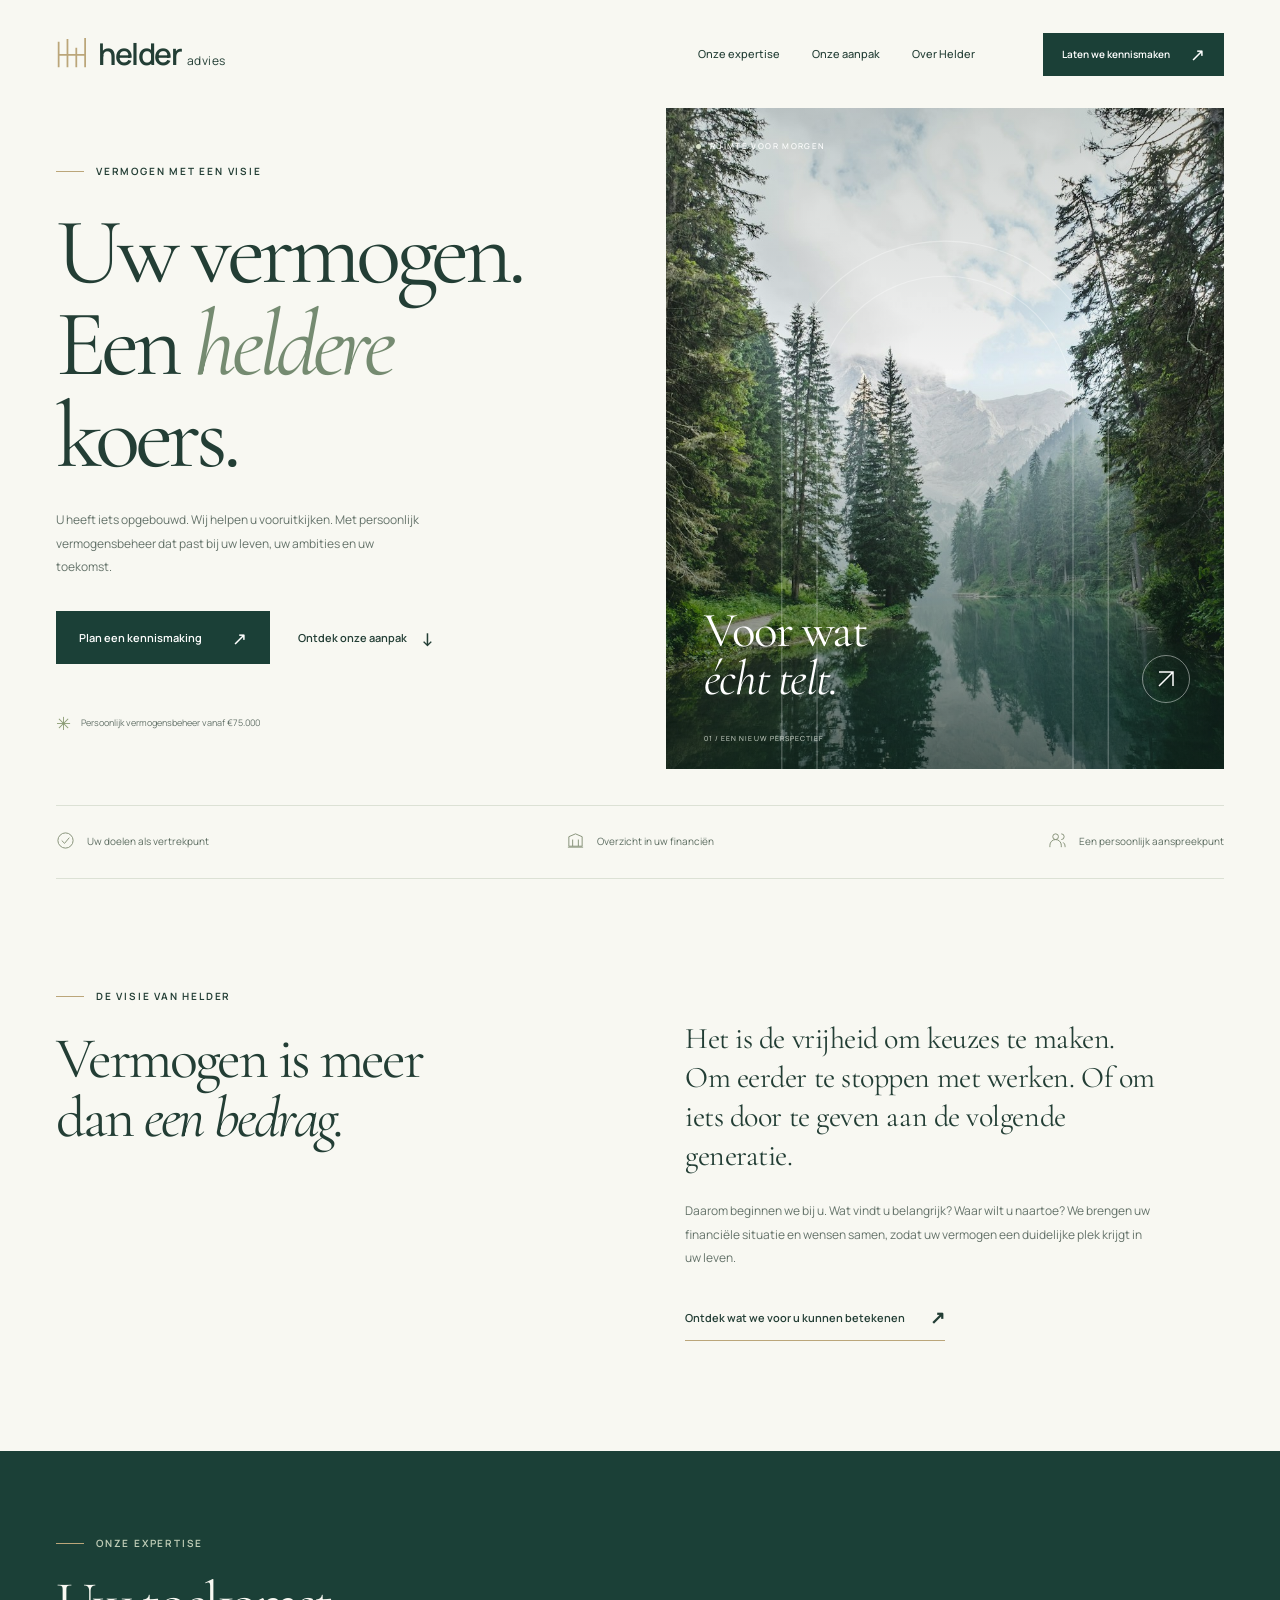
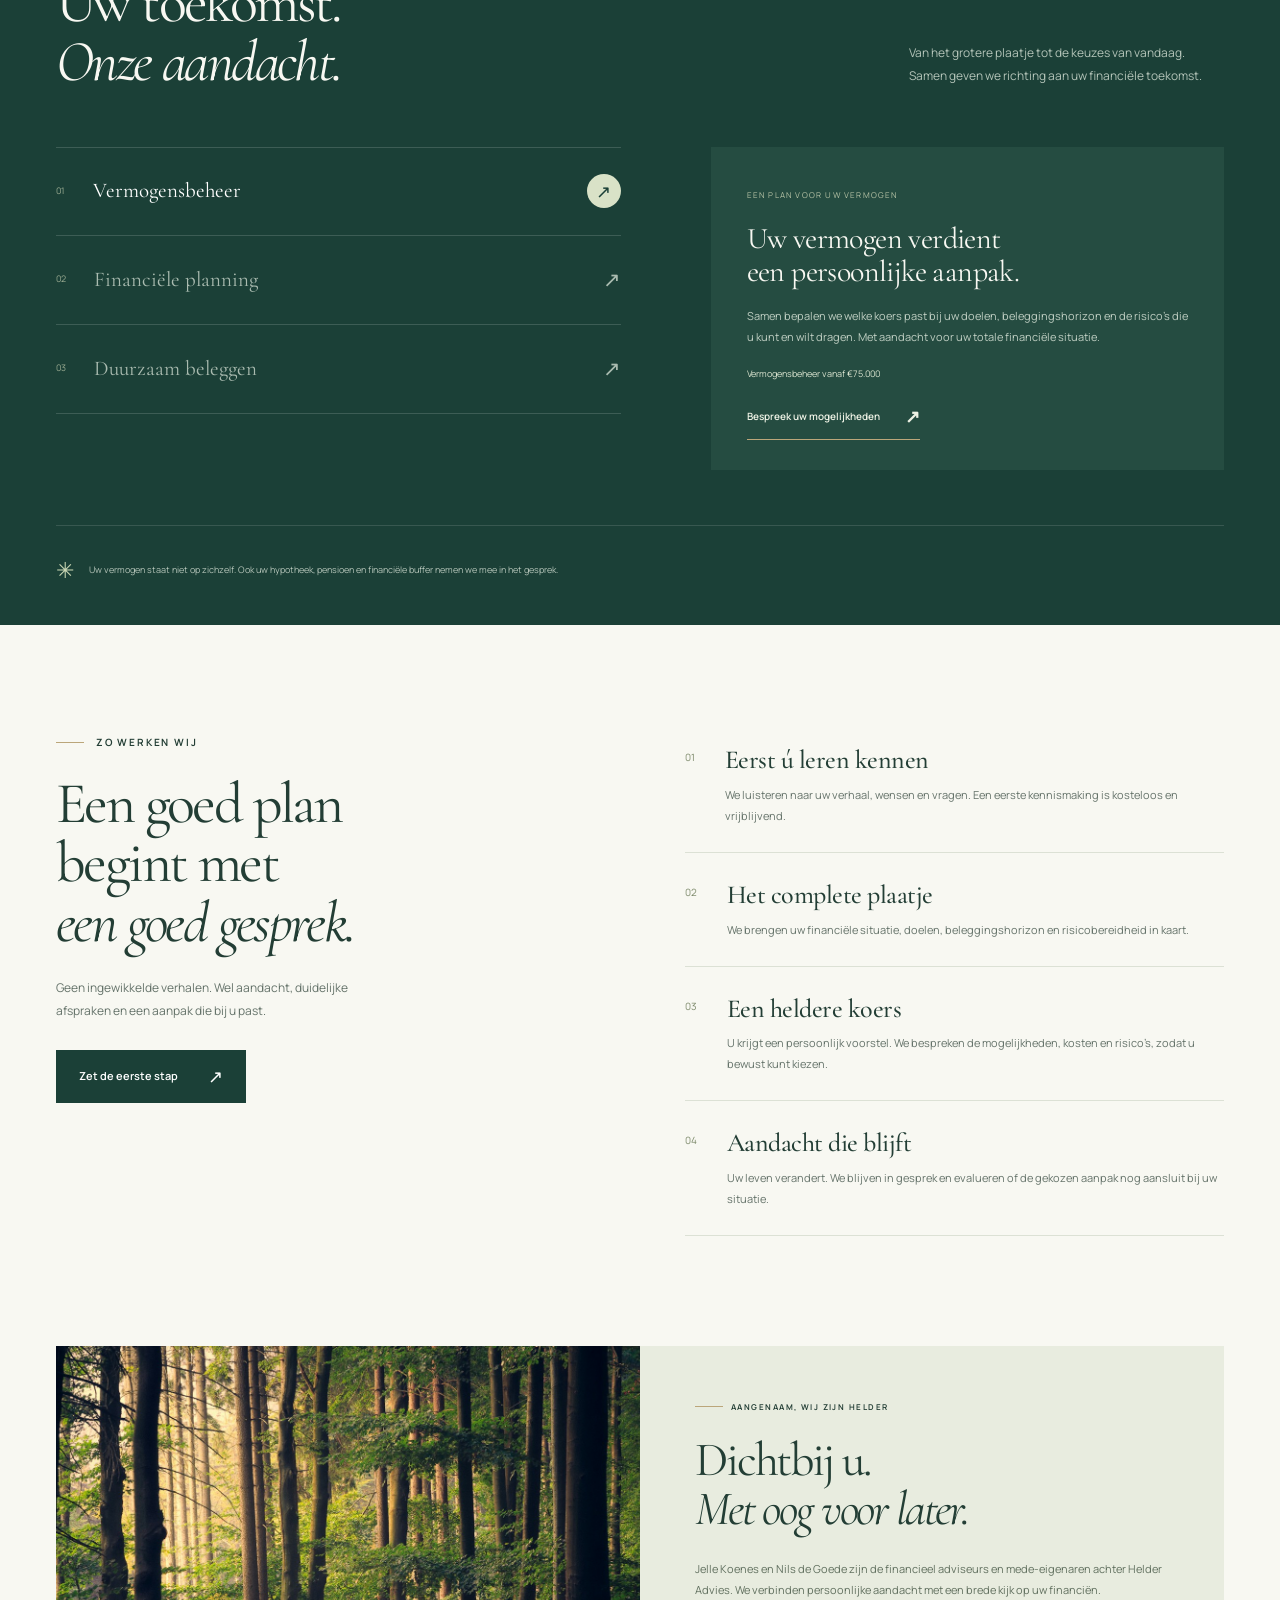
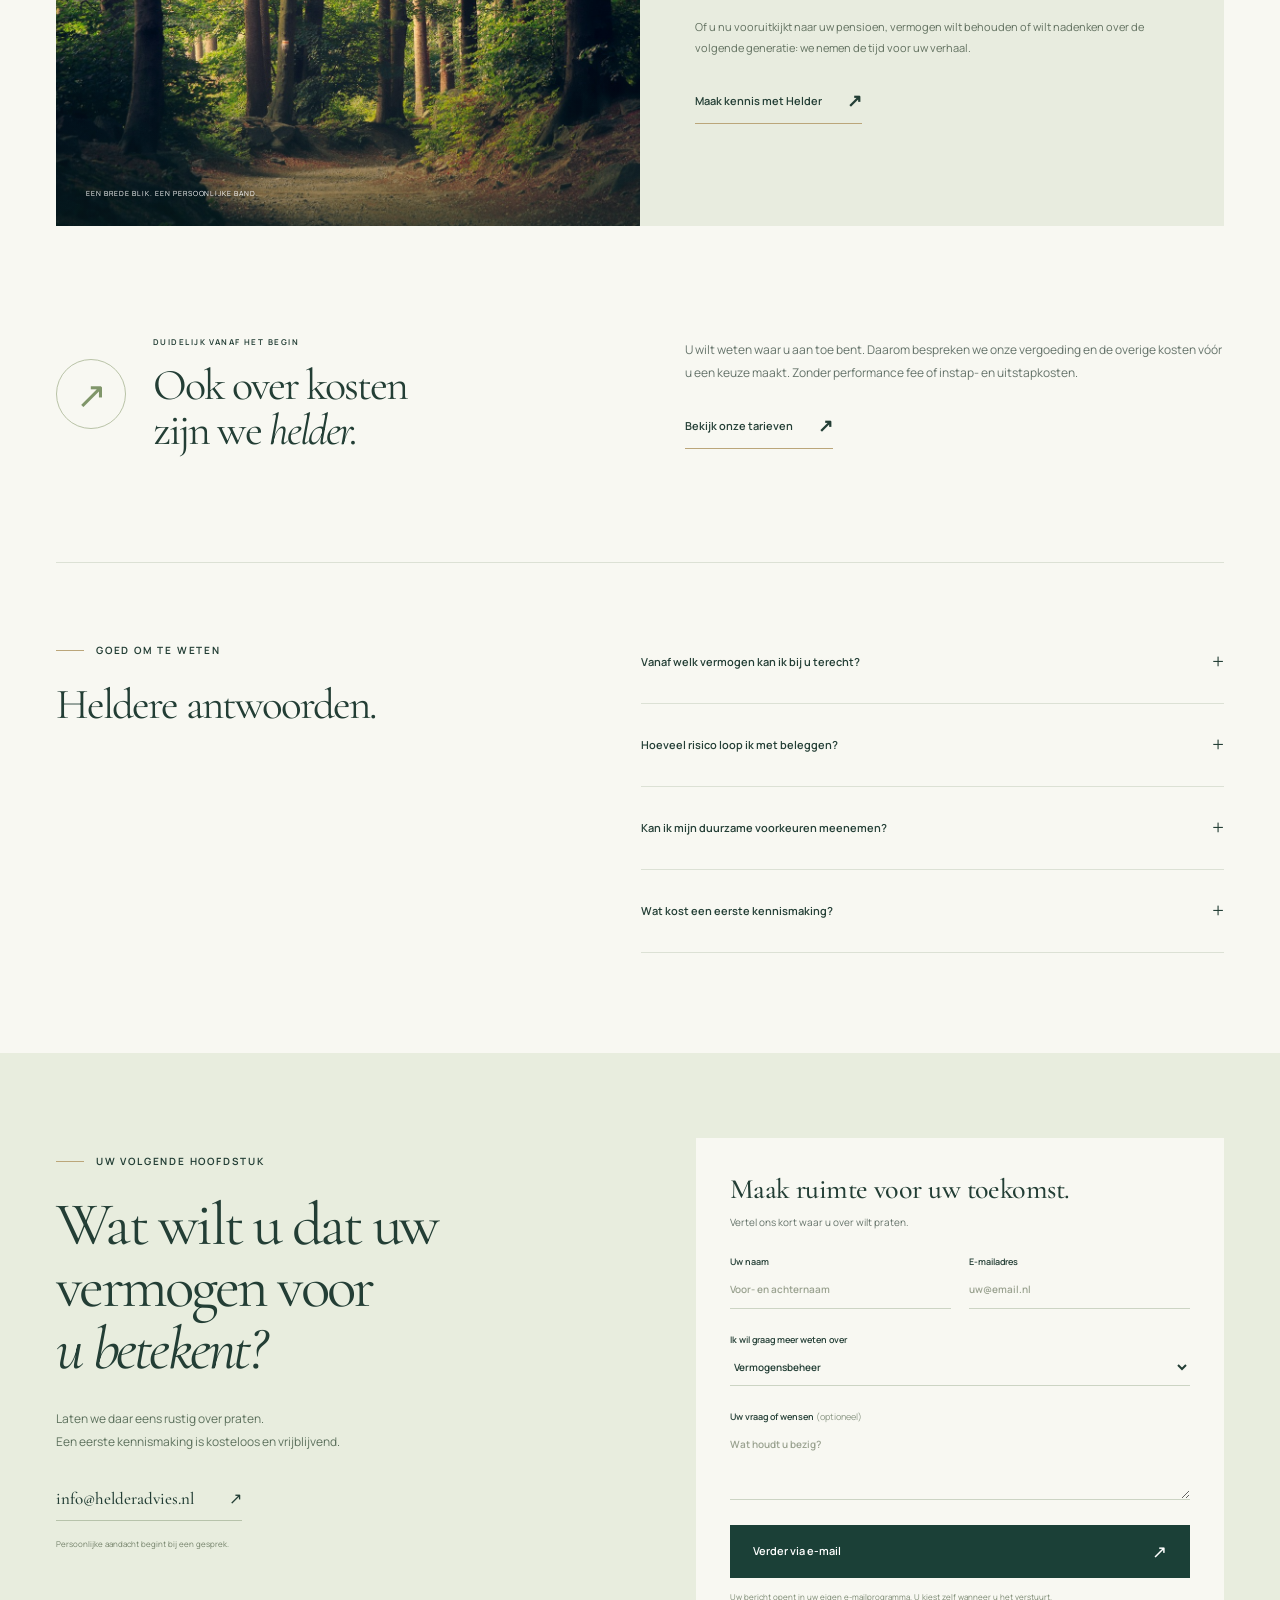
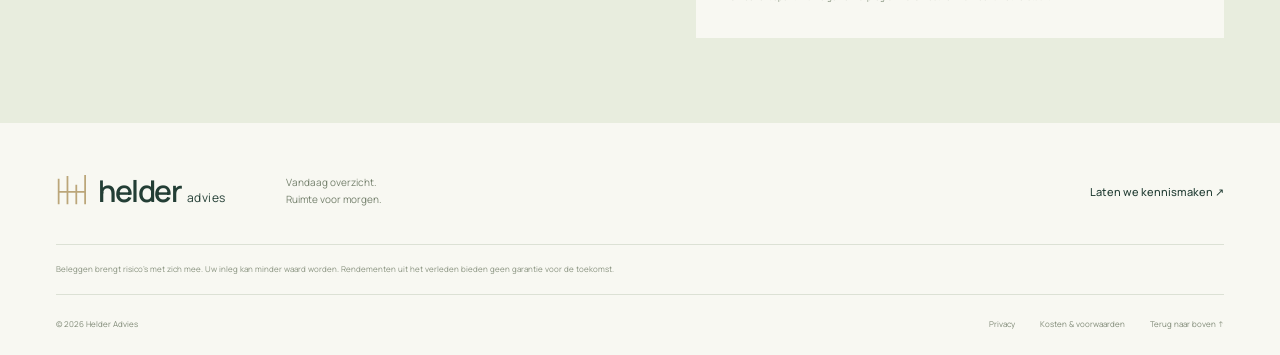
==== index.html @ 563c7bd8 "Build Helder Advies website for GitHub Pages" ====
<!doctype html>
<html lang="nl">
<head>
  <meta charset="UTF-8">
  <meta name="viewport" content="width=device-width, initial-scale=1">
  <meta name="theme-color" content="#183f36">
  <title>Helder Advies — Uw vermogen. Een heldere koers.</title>
  <meta name="description" content="Persoonlijk vermogensbeheer vanaf €75.000. Helder Advies brengt uw vermogen, wensen en toekomstplannen samen in een heldere aanpak.">
  <link rel="icon" href="assets/favicon.svg" type="image/svg+xml">
  <link rel="stylesheet" href="styles.css">
  <script src="app.js" defer></script>
</head>
<body>
<a class="skip-link" href="#main">Naar de inhoud</a>
<header class="site-header">
  <div class="header-inner">
    <a class="brand" href="#" aria-label="Helder Advies — home">
      <svg class="brand-mark" width="34" height="38" viewBox="0 0 34 38" fill="none" aria-hidden="true"><path d="M3 34V5M13 34V2M23 34V12M33 34V1M3 20H33" stroke="currentColor" stroke-width="2"/></svg>
      <span class="brand-name">helder<span>advies</span></span>
    </a>
    <nav class="desktop-nav" aria-label="Hoofdnavigatie">
      <a href="#expertise">Onze expertise</a><a href="#werkwijze">Onze aanpak</a><a href="#over-ons">Over Helder</a>
    </nav>
    <a class="button button-small header-cta" href="#contact">Laten we kennismaken <span aria-hidden="true">↗</span></a>
    <button class="menu-toggle" type="button" aria-label="Menu openen" aria-expanded="false" aria-controls="mobile-menu"><span></span><span></span></button>
  </div>
  <nav class="mobile-menu" id="mobile-menu" aria-label="Mobiele navigatie" hidden><a href="#expertise">Onze expertise</a><a href="#werkwijze">Onze aanpak</a><a href="#over-ons">Over Helder</a><a href="#contact">Laten we kennismaken ↗</a></nav>
</header>
<main id="main">
  <section class="hero section-shell" aria-labelledby="hero-title">
    <div class="hero-copy">
      <div class="eyebrow"><span class="tiny-line"></span> VERMOGEN MET EEN VISIE</div>
      <h1 id="hero-title">Uw vermogen.<br>Een <em>heldere</em><br>koers.</h1>
      <p class="hero-description">U heeft iets opgebouwd. Wij helpen u vooruitkijken. Met persoonlijk vermogensbeheer dat past bij uw leven, uw ambities en uw toekomst.</p>
      <div class="hero-actions"><a class="button" href="#contact">Plan een kennismaking <span aria-hidden="true">↗</span></a><a class="text-link" href="#werkwijze">Ontdek onze aanpak <span aria-hidden="true">↓</span></a></div>
      <div class="hero-note"><span class="note-symbol" aria-hidden="true">✳</span> Persoonlijk vermogensbeheer vanaf €75.000</div>
    </div>
    <div class="hero-visual">
      <img src="assets/hero.jpg" alt="Een sereen bosmeer met groene dennen, weerspiegeling in het water en bergen op de achtergrond" fetchpriority="high" width="1200" height="1500">
      <div class="image-shade"></div>
      <div class="image-topline"><span class="image-dot"></span> RUIMTE VOOR MORGEN</div>
      <svg class="hero-orbit" viewBox="0 0 500 620" fill="none" aria-hidden="true"><path d="M97 630V245a153 153 0 0 1 306 0v385M130 630V245a120 120 0 0 1 240 0v385" stroke="white" stroke-opacity=".32" stroke-width="1"/></svg>
      <div class="image-caption"><span>Voor wat<br><em>écht telt.</em></span><a href="#visie" class="round-link" aria-label="Lees onze visie"><svg viewBox="0 0 24 24" width="24" height="24" aria-hidden="true"><path d="M5 19 19 5M5 5h14v14" fill="none" stroke="currentColor" stroke-width="1.5"/></svg></a></div>
      <span class="image-index">01 / EEN NIEUW PERSPECTIEF</span>
    </div>
  </section>
  <div class="principles section-shell" aria-label="Onze uitgangspunten">
    <div><svg width="19" height="19" viewBox="0 0 20 20" fill="none" aria-hidden="true"><circle cx="10" cy="10" r="8" stroke="currentColor"/><path d="m6 10 3 3 5-6" stroke="currentColor"/></svg><span>Uw doelen als vertrekpunt</span></div>
    <div><svg width="19" height="19" viewBox="0 0 20 20" fill="none" aria-hidden="true"><path d="M3 16V6l7-3 7 3v10H3ZM7 16V9m6 7V9M2 17h16" stroke="currentColor"/></svg><span>Overzicht in uw financiën</span></div>
    <div><svg width="19" height="19" viewBox="0 0 20 20" fill="none" aria-hidden="true"><circle cx="8" cy="6" r="3" stroke="currentColor"/><path d="M2 17v-2a6 6 0 0 1 12 0v2m0-14a3 3 0 0 1 0 6m2 3a5 5 0 0 1 2 4v1" stroke="currentColor"/></svg><span>Een persoonlijk aanspreekpunt</span></div>
  </div>
  <section class="vision section-shell section-space" id="visie" aria-labelledby="vision-title">
    <div class="vision-heading"><div class="eyebrow"><span class="tiny-line"></span> DE VISIE VAN HELDER</div><h2 id="vision-title">Vermogen is meer<br>dan <em>een bedrag.</em></h2></div>
    <div class="vision-copy"><p class="large-copy">Het is de vrijheid om keuzes te maken. Om eerder te stoppen met werken. Of om iets door te geven aan de volgende generatie.</p><p>Daarom beginnen we bij u. Wat vindt u belangrijk? Waar wilt u naartoe? We brengen uw financiële situatie en wensen samen, zodat uw vermogen een duidelijke plek krijgt in uw leven.</p><a class="inline-link" href="#expertise">Ontdek wat we voor u kunnen betekenen <span aria-hidden="true">↗</span></a></div>
  </section>
  <section class="expertise" id="expertise" aria-labelledby="expertise-title">
    <div class="section-shell expertise-inner">
      <div class="section-top"><div><div class="eyebrow"><span class="tiny-line"></span> ONZE EXPERTISE</div><h2 id="expertise-title">Uw toekomst.<br><em>Onze aandacht.</em></h2></div><p>Van het grotere plaatje tot de keuzes van vandaag. Samen geven we richting aan uw financiële toekomst.</p></div>
      <div class="expertise-layout">
        <div class="service-tabs" role="tablist" aria-label="Onze expertise" aria-orientation="vertical">
          <button id="tab-vermogen" class="service-tab active" type="button" role="tab" aria-selected="true" aria-controls="service-panel" data-service="vermogen"><span class="tab-number">01</span><span>Vermogensbeheer</span><span class="tab-arrow" aria-hidden="true">↗</span></button>
          <button id="tab-planning" class="service-tab" type="button" role="tab" aria-selected="false" aria-controls="service-panel" tabindex="-1" data-service="planning"><span class="tab-number">02</span><span>Financiële planning</span><span class="tab-arrow" aria-hidden="true">↗</span></button>
          <button id="tab-duurzaam" class="service-tab" type="button" role="tab" aria-selected="false" aria-controls="service-panel" tabindex="-1" data-service="duurzaam"><span class="tab-number">03</span><span>Duurzaam beleggen</span><span class="tab-arrow" aria-hidden="true">↗</span></button>
        </div>
        <div class="service-panel" id="service-panel" role="tabpanel" aria-labelledby="tab-vermogen" tabindex="0"><span class="panel-kicker" id="service-kicker">EEN PLAN VOOR UW VERMOGEN</span><h3 id="service-title">Uw vermogen verdient<br>een persoonlijke aanpak.</h3><p id="service-description">Samen bepalen we welke koers past bij uw doelen, beleggingshorizon en de risico’s die u kunt en wilt dragen. Met aandacht voor uw totale financiële situatie.</p><div class="service-detail" id="service-detail">Vermogensbeheer vanaf €75.000</div><a class="inline-link" href="#contact" id="service-link">Bespreek uw mogelijkheden <span aria-hidden="true">↗</span></a></div>
      </div>
      <div class="expertise-foot"><span class="small-spark" aria-hidden="true">✳</span><p>Uw vermogen staat niet op zichzelf. Ook uw hypotheek, pensioen en financiële buffer nemen we mee in het gesprek.</p></div>
    </div>
  </section>
  <section class="approach section-shell section-space" id="werkwijze" aria-labelledby="approach-title">
    <div class="approach-intro"><div class="eyebrow"><span class="tiny-line"></span> ZO WERKEN WIJ</div><h2 id="approach-title">Een goed plan<br>begint met<br><em>een goed gesprek.</em></h2><p>Geen ingewikkelde verhalen. Wel aandacht, duidelijke afspraken en een aanpak die bij u past.</p><a class="button" href="#contact">Zet de eerste stap <span aria-hidden="true">↗</span></a></div>
    <div class="steps"><article class="step"><span class="step-number">01</span><div><h3>Eerst ú leren kennen</h3><p>We luisteren naar uw verhaal, wensen en vragen. Een eerste kennismaking is kosteloos en vrijblijvend.</p></div></article><article class="step"><span class="step-number">02</span><div><h3>Het complete plaatje</h3><p>We brengen uw financiële situatie, doelen, beleggingshorizon en risicobereidheid in kaart.</p></div></article><article class="step"><span class="step-number">03</span><div><h3>Een heldere koers</h3><p>U krijgt een persoonlijk voorstel. We bespreken de mogelijkheden, kosten en risico’s, zodat u bewust kunt kiezen.</p></div></article><article class="step"><span class="step-number">04</span><div><h3>Aandacht die blijft</h3><p>Uw leven verandert. We blijven in gesprek en evalueren of de gekozen aanpak nog aansluit bij uw situatie.</p></div></article></div>
  </section>
  <section class="about section-shell" id="over-ons" aria-labelledby="about-title">
    <div class="about-image"><img src="assets/forest.jpg" alt="Een rustig wandelpad door een bos met warm zonlicht" width="1400" height="1000" loading="lazy"><div class="photo-label">EEN BREDE BLIK. EEN PERSOONLIJKE BAND.</div></div>
    <div class="about-copy"><div class="eyebrow"><span class="tiny-line"></span> AANGENAAM, WIJ ZIJN HELDER</div><h2 id="about-title">Dichtbij u.<br><em>Met oog voor later.</em></h2><p>Jelle Koenes en Nils de Goede zijn de financieel adviseurs en mede-eigenaren achter Helder Advies. We verbinden persoonlijke aandacht met een brede kijk op uw financiën.</p><p>Of u nu vooruitkijkt naar uw pensioen, vermogen wilt behouden of wilt nadenken over de volgende generatie: we nemen de tijd voor uw verhaal.</p><a class="inline-link" href="#contact">Maak kennis met Helder <span aria-hidden="true">↗</span></a></div>
  </section>
  <section class="fees section-shell section-space" aria-labelledby="fees-title"><div class="fees-identity"><span class="fees-symbol" aria-hidden="true">↗</span><div><div class="eyebrow">DUIDELIJK VANAF HET BEGIN</div><h2 id="fees-title">Ook over kosten<br>zijn we <em>helder.</em></h2></div></div><div class="fees-copy"><p>U wilt weten waar u aan toe bent. Daarom bespreken we onze vergoeding en de overige kosten vóór u een keuze maakt. Zonder performance fee of instap- en uitstapkosten.</p><button class="inline-link" type="button" data-open-dialog="tariffs">Bekijk onze tarieven <span aria-hidden="true">↗</span></button></div></section>
  <section class="faq section-shell" aria-labelledby="faq-title"><div><div class="eyebrow"><span class="tiny-line"></span> GOED OM TE WETEN</div><h2 id="faq-title">Heldere antwoorden.</h2></div><div class="faq-list"><details><summary>Vanaf welk vermogen kan ik bij u terecht?<span aria-hidden="true">+</span></summary><p>Ons vermogensbeheer is beschikbaar vanaf €75.000. Tijdens de kennismaking bekijken we samen of onze dienstverlening aansluit bij uw wensen en financiële situatie.</p></details><details><summary>Hoeveel risico loop ik met beleggen?<span aria-hidden="true">+</span></summary><p>Beleggen brengt risico’s met zich mee. De waarde van uw beleggingen kan stijgen en dalen en u kunt (een deel van) uw inleg verliezen. We bespreken uw financiële buffer, beleggingshorizon en risicobereidheid voordat u besluit.</p></details><details><summary>Kan ik mijn duurzame voorkeuren meenemen?<span aria-hidden="true">+</span></summary><p>Ja. We bespreken wat duurzaamheid voor u betekent en welke mogelijkheden passen bij uw voorkeuren. Daarbij leggen we de gebruikte criteria en beperkingen uit. Duurzaam beleggen biedt geen garantie op rendement of maatschappelijke impact.</p></details><details><summary>Wat kost een eerste kennismaking?<span aria-hidden="true">+</span></summary><p>Een eerste kennismaking is kosteloos en vrijblijvend. We bespreken uw vragen en verwachtingen en bekijken samen of we iets voor u kunnen betekenen.</p></details></div></section>
  <section class="contact" id="contact" aria-labelledby="contact-title"><div class="section-shell contact-inner"><div class="contact-copy"><div class="eyebrow"><span class="tiny-line"></span> UW VOLGENDE HOOFDSTUK</div><h2 id="contact-title">Wat wilt u dat uw<br>vermogen voor<br><em>u betekent?</em></h2><p>Laten we daar eens rustig over praten.<br>Een eerste kennismaking is kosteloos en vrijblijvend.</p><a class="contact-email" href="mailto:info@helderadvies.nl">info@helderadvies.nl <span aria-hidden="true">↗</span></a><span class="contact-note">Persoonlijke aandacht begint bij een gesprek.</span></div><form class="contact-form" id="contact-form"><h3>Maak ruimte voor uw toekomst.</h3><p>Vertel ons kort waar u over wilt praten.</p><div class="form-row"><label for="name">Uw naam<input id="name" name="name" placeholder="Voor- en achternaam" autocomplete="name" required maxlength="120"></label><label for="email">E-mailadres<input id="email" name="email" type="email" placeholder="uw@email.nl" autocomplete="email" required maxlength="180"></label></div><label for="topic">Ik wil graag meer weten over<select id="topic" name="topic"><option>Vermogensbeheer</option><option>Financiële planning</option><option>Duurzaam beleggen</option><option>Mijn pensioen</option><option>Een andere financiële vraag</option></select></label><label for="message">Uw vraag of wensen <span class="optional">(optioneel)</span><textarea id="message" name="message" placeholder="Wat houdt u bezig?" rows="3" maxlength="2000"></textarea></label><button class="button" type="submit">Verder via e-mail <span aria-hidden="true">↗</span></button><p class="form-help">Uw bericht opent in uw eigen e-mailprogramma. U kiest zelf wanneer u het verstuurt.</p><p class="form-status" id="form-status" role="status" hidden></p></form></div></section>
</main>
<footer class="site-footer section-shell"><div class="footer-main"><a class="brand" href="#" aria-label="Helder Advies — naar boven"><svg class="brand-mark" width="34" height="38" viewBox="0 0 34 38" fill="none" aria-hidden="true"><path d="M3 34V5M13 34V2M23 34V12M33 34V1M3 20H33" stroke="currentColor" stroke-width="2"/></svg><span class="brand-name">helder<span>advies</span></span></a><p>Vandaag overzicht.<br>Ruimte voor morgen.</p><a href="#contact" class="footer-contact">Laten we kennismaken ↗</a></div><div class="risk-note">Beleggen brengt risico’s met zich mee. Uw inleg kan minder waard worden. Rendementen uit het verleden bieden geen garantie voor de toekomst.</div><div class="footer-bottom"><span>© <span id="year">2026</span> Helder Advies</span><div><button type="button" data-open-dialog="privacy">Privacy</button><button type="button" data-open-dialog="tariffs">Kosten & voorwaarden</button><a href="#" aria-label="Terug naar boven">Terug naar boven ↑</a></div></div></footer>
<dialog id="tariffs" class="info-dialog" aria-labelledby="tariffs-title"><div class="dialog-inner"><button class="dialog-close" type="button" aria-label="Venster sluiten">×</button><div class="eyebrow">DUIDELIJKE AFSPRAKEN</div><h2 id="tariffs-title">Onze tarieven.</h2><p>De jaarlijkse vergoeding voor vermogensbeheer is afhankelijk van uw belegd vermogen. Onderstaande percentages zijn inclusief btw.</p><table><thead><tr><th>Belegd vermogen</th><th>Per jaar</th></tr></thead><tbody><tr><td>€75.000 – €250.000</td><td>1,00%</td></tr><tr><td>€250.000 – €500.000</td><td>0,85%</td></tr><tr><td>€500.000 – €1.000.000</td><td>0,70%</td></tr><tr><td>Boven €1.000.000</td><td>0,55%</td></tr></tbody></table><p>Fondskosten en transactiekosten van derden komen hier nog bij. Er is geen performance fee en er zijn geen instap-, uitstap- of opzegkosten. Facturatie vindt per kwartaal achteraf plaats.</p><p>In uw persoonlijke voorstel leggen we de exacte berekening en totale kosten vast.</p><a class="inline-link" href="https://www.helderadvies.eu/kosten-en-voorwaarden" target="_blank" rel="noopener noreferrer">Lees de volledige kosten en voorwaarden <span aria-hidden="true">↗</span></a><a class="button dialog-cta" href="#contact">Bespreek uw situatie <span aria-hidden="true">↗</span></a></div></dialog>
<dialog id="privacy" class="info-dialog" aria-labelledby="privacy-title"><div class="dialog-inner"><button class="dialog-close" type="button" aria-label="Venster sluiten">×</button><div class="eyebrow">UW GEGEVENS</div><h2 id="privacy-title">Privacy.</h2><p>Dit ontwerp gebruikt geen trackingcookies of externe analyseprogramma’s. De afbeeldingen en lettertypen worden lokaal geladen.</p><p>Het kennismakingsformulier slaat uw gegevens niet op en verstuurt ze niet automatisch. Het maakt een conceptbericht in uw eigen e-mailprogramma. Pas wanneer u dit zelf verstuurt, deelt u de inhoud met Helder Advies.</p><p>De privacyverklaring van Helder Advies vindt u op de bestaande website. Neem voor vragen contact op via <a href="mailto:info@helderadvies.nl">info@helderadvies.nl</a>.</p><a class="inline-link" href="https://www.helderadvies.eu/privacy-en-klachten" target="_blank" rel="noopener noreferrer">Lees de privacyverklaring <span aria-hidden="true">↗</span></a></div></dialog>
</body>
</html>
---- styles.css ----
@import url('assets/fonts.css');
:root{--forest:#1b4037;--deep:#183c33;--ink:#233e35;--muted:#65736a;--paper:#f8f8f2;--sage:#e8ecdf;--gold:#bba67a;--line:#dce1d5;--white:#fff;--serif:'Cormorant Garamond',Georgia,serif;--sans:Manrope,Arial,sans-serif}*{box-sizing:border-box}html{scroll-behavior:smooth;scroll-padding-top:108px}body{margin:0;background:var(--paper);color:var(--ink);font-family:var(--sans);font-size:14px;line-height:1.8;-webkit-font-smoothing:antialiased}button,input,textarea,select{font:inherit}button,a{-webkit-tap-highlight-color:transparent}a{color:inherit;text-decoration:none}button{color:inherit;cursor:pointer}img{display:block;width:100%;height:100%;object-fit:cover}button:focus-visible,a:focus-visible,input:focus-visible,select:focus-visible,textarea:focus-visible,summary:focus-visible,[tabindex]:focus-visible{outline:2px solid #ad965c;outline-offset:5px}button{border:0}button:disabled{cursor:default}.skip-link{position:fixed;z-index:99;left:20px;top:-80px;background:var(--forest);color:white;padding:10px 20px}.skip-link:focus{top:10px}.section-shell{width:min(1296px,calc(100% - 112px));margin-inline:auto}.section-space{padding-block:110px}h1,h2,h3,p{margin:0}h1,h2{font-family:var(--serif);font-weight:400;letter-spacing:-.045em;line-height:1.02}h2{font-size:58px}h1 em,h2 em{font-weight:400}p+p{margin-top:20px}.eyebrow{font-size:10px;letter-spacing:.18em;font-weight:650;display:flex;align-items:center;gap:12px;line-height:1.5}.tiny-line{display:inline-block;width:28px;height:1px;background:var(--gold);flex-shrink:0}.button{background:var(--forest);color:#fff;display:inline-flex;align-items:center;justify-content:space-between;gap:30px;min-height:53px;padding:14px 22px;font-size:11px;font-weight:600;border:1px solid var(--forest);transition:background .2s,transform .2s}.button:hover{background:#305648;transform:translateY(-2px)}.button span{font-size:18px;font-weight:400;line-height:1}.button-small{min-height:43px;padding:10px 18px;font-size:10px;gap:20px}.text-link{display:inline-flex;gap:14px;align-items:center;font-size:11px;font-weight:600;padding:13px 0}.text-link span{font-size:18px}.inline-link{padding:8px 0;background:none;display:inline-flex;align-items:center;gap:25px;font-size:11px;font-weight:600;border-bottom:1px solid var(--gold);line-height:1.6}.inline-link span{font-size:18px;transition:transform .2s}.inline-link:hover span{transform:translate(3px,-3px)}.site-header{position:relative;z-index:20;background:var(--paper)}.header-inner{width:min(1296px,calc(100% - 112px));margin:auto;height:108px;display:flex;align-items:center;justify-content:space-between;gap:30px}.brand{display:inline-flex;align-items:center;gap:12px;line-height:1}.brand-mark{color:var(--gold);width:30px;height:36px;flex-shrink:0}.brand-name{font-size:30px;letter-spacing:-1.5px;font-weight:600;display:flex;align-items:baseline;gap:6px}.brand-name>span{font-size:12px;letter-spacing:.04em;font-weight:400}.desktop-nav{display:flex;gap:32px;align-items:center;margin-left:auto;margin-right:38px;font-size:11px;font-weight:500}.desktop-nav>a{padding:8px 0;position:relative}.desktop-nav>a:after{content:'';position:absolute;bottom:0;left:0;width:0;height:1px;background:var(--gold);transition:width .2s}.desktop-nav>a:hover:after{width:100%}.menu-toggle{display:none}.mobile-menu[hidden]{display:none}.hero{display:grid;grid-template-columns:1.05fr 1fr;min-height:635px;gap:24px}.hero-copy{padding-top:56px;position:relative;padding-bottom:30px}.hero h1{font-size:94px;line-height:.98;margin-top:27px;letter-spacing:-.055em}.hero h1 em{color:#758b71}.hero-description{max-width:370px;color:var(--muted);font-size:12px;line-height:1.95;margin-top:26px}.hero-actions{display:flex;gap:28px;align-items:center;flex-wrap:wrap;margin-top:30px}.hero-note{margin-top:40px;display:flex;gap:10px;align-items:center;font-size:9px;color:var(--muted)}.note-symbol{font-size:18px;color:#8a9b73}.hero-visual{position:relative;overflow:hidden;isolation:isolate;min-height:635px;max-height:700px}.hero-visual>img{position:absolute;inset:0;object-position:51% 50%}.image-shade{position:absolute;inset:0;background:linear-gradient(180deg,rgba(18,44,33,.16),transparent 40%,rgba(8,30,22,.65))}.image-topline{position:absolute;left:30px;top:31px;display:flex;align-items:center;gap:9px;color:white;font-size:8px;font-weight:500;letter-spacing:.17em}.image-dot{height:5px;width:5px;background:#dce4cb;border-radius:50%}.hero-orbit{position:absolute;inset:35px 0 0 0;width:100%;height:100%;object-fit:cover;pointer-events:none}.image-caption{position:absolute;bottom:66px;left:38px;right:34px;display:flex;justify-content:space-between;align-items:flex-end;color:var(--white)}.image-caption>span{font-family:var(--serif);font-size:49px;line-height:.98;letter-spacing:-.03em}.round-link{display:grid;place-items:center;width:48px;height:48px;border:1px solid #ffffff70;border-radius:50%;transition:background .2s}.round-link:hover{background:#ffffff25}.image-index{position:absolute;left:38px;bottom:24px;color:#d7dfd4;letter-spacing:.15em;font-size:7px}.principles{margin-top:36px;display:grid;grid-template-columns:repeat(3,1fr);padding:25px 0 28px;border-top:1px solid var(--line);border-bottom:1px solid var(--line)}.principles>div{display:flex;align-items:center;justify-content:center;gap:12px;font-size:10px;color:#5d6d61}.principles>div:first-child{justify-content:flex-start}.principles>div:last-child{justify-content:flex-end}.principles svg{color:#859178}.vision{display:grid;grid-template-columns:1fr 1fr;gap:90px}.vision h2{margin-top:25px}.vision-copy{padding-top:30px;max-width:470px}.large-copy{font-family:var(--serif);font-size:30px;line-height:1.3;letter-spacing:-.015em}.vision-copy>p:not(.large-copy){font-size:12px;color:var(--muted);line-height:1.95;margin-top:24px}.vision .inline-link{margin-top:26px}.expertise{background:var(--forest);color:var(--paper)}.expertise-inner{padding-top:85px;padding-bottom:35px}.expertise .eyebrow{color:#becbb6}.section-top{display:flex;justify-content:space-between;gap:70px;align-items:flex-end}.section-top h2{margin-top:22px}.section-top>p{max-width:315px;font-size:12px;color:#b3c3b8;line-height:1.9;margin-bottom:4px}.expertise-layout{display:grid;grid-template-columns:1.1fr 1fr;gap:90px;margin-top:55px}.service-tabs{display:flex;flex-direction:column;align-self:start}.service-tab{display:flex;gap:20px;align-items:center;min-height:89px;background:none;border-bottom:1px solid #ffffff26;text-align:left;padding:10px 0;color:#aabbb0;transition:color .2s;font-size:21px;font-family:var(--serif)}.service-tab:first-child{border-top:1px solid #ffffff26}.service-tab .tab-number{font-family:var(--sans);font-size:9px;color:#9bab92;margin-right:8px}.service-tab .tab-arrow{margin-left:auto;font-family:var(--sans);font-size:21px}.service-tab.active{color:var(--white)}.service-tab.active .tab-arrow{background:#d9e2c7;color:var(--forest);width:34px;height:34px;display:grid;place-items:center;border-radius:50%;font-size:18px}.service-tab:hover{color:white}.service-panel{background:#254c41;padding:33px 36px 30px;min-height:288px;align-self:start}.panel-kicker{font-size:8px;letter-spacing:.15em;color:#b6c3a6}.service-panel h3{font-family:var(--serif);font-size:30px;line-height:1.12;font-weight:400;margin-top:17px;letter-spacing:-.02em}.service-panel p{font-size:11px;color:#c0cfc3;line-height:1.9;margin-top:17px}.service-detail{font-size:9px;margin-top:18px;color:#dbe4d0}.service-panel .inline-link{color:#eef2e5;margin-top:12px;font-size:10px}.expertise-foot{border-top:1px solid #ffffff20;display:flex;align-items:center;gap:15px;margin-top:55px;padding-top:25px}.expertise-foot p{font-size:9px;color:#b5c4b9}.small-spark{font-size:22px;color:#c8d5b3}.approach{display:grid;grid-template-columns:1fr 1fr;gap:90px}.approach h2{margin-top:24px}.approach-intro>p{font-size:12px;color:var(--muted);max-width:315px;margin-top:24px;line-height:1.95}.approach-intro>.button{margin-top:27px}.steps{padding-top:8px}.step{display:flex;gap:30px;border-bottom:1px solid var(--line);padding:25px 0}.step:first-child{padding-top:0}.step-number{font-size:10px;color:#7c896a;padding-top:5px}.step h3{font-family:var(--serif);font-size:26px;font-weight:500;line-height:1.3;letter-spacing:-.02em}.step p{font-size:11px;color:var(--muted);line-height:1.9;margin-top:8px}.about{display:grid;grid-template-columns:1fr 1fr;background:var(--sage)}.about-image{min-height:480px;position:relative}.about-image img{position:absolute;inset:0;object-position:50% 48%}.about-image:after{content:'';position:absolute;inset:60% 0 0;background:linear-gradient(0deg,#0b271d70,transparent)}.photo-label{position:absolute;left:30px;bottom:25px;z-index:1;letter-spacing:.14em;font-size:7px;color:#fff}.about-copy{padding:55px 55px 50px}.about-copy>.eyebrow{font-size:8px;gap:8px}.about-copy h2{font-size:48px;margin-top:23px}.about-copy p{font-size:11px;color:#61705f;line-height:1.95;margin-top:24px}.about-copy p+p{margin-top:15px}.about-copy .inline-link{margin-top:20px}.fees{display:grid;grid-template-columns:1fr 1fr;gap:90px;align-items:center;border-bottom:1px solid var(--line)}.fees-identity{display:flex;gap:27px;align-items:center}.fees-symbol{width:70px;height:70px;border:1px solid #b9c3a7;border-radius:50%;display:grid;place-items:center;font-size:37px;flex-shrink:0;color:#80966a}.fees .eyebrow{font-size:8px}.fees h2{font-size:44px;margin-top:15px}.fees-copy p{font-size:12px;line-height:1.9;color:var(--muted)}.fees-copy .inline-link{margin-top:18px}.faq{padding-block:80px 100px;display:grid;grid-template-columns:.85fr 1fr;gap:90px}.faq h2{font-size:43px;margin-top:25px}.faq-list details{border-bottom:1px solid var(--line);padding:22px 0}.faq-list details:first-child{padding-top:0}.faq-list summary{display:flex;list-style:none;align-items:center;justify-content:space-between;gap:20px;font-size:11px;font-weight:600;cursor:pointer}.faq-list summary::-webkit-details-marker{display:none}.faq-list summary>span{font-size:21px;font-weight:300;transition:transform .2s}.faq-list details[open] summary>span{transform:rotate(45deg)}.faq-list details>p{font-size:11px;line-height:1.9;color:var(--muted);margin-top:15px;padding-right:30px}.contact{background:#e8edde}.contact-inner{display:grid;grid-template-columns:1.05fr 1fr;gap:85px;padding-block:85px}.contact-copy{padding-top:16px}.contact-copy h2{font-size:61px;margin-top:25px}.contact-copy>p{margin-top:28px;font-size:12px;color:#5d715d;line-height:1.9}.contact-email{font-size:17px;font-family:var(--serif);font-weight:500;display:inline-flex;gap:35px;margin-top:30px;border-bottom:1px solid #b7c3ab;padding-bottom:5px}.contact-email>span{font-family:var(--sans);font-size:16px}.contact-note{display:block;font-size:8px;color:#738169;margin-top:16px}.contact-form{background:var(--paper);padding:35px 34px}.contact-form h3{font-family:var(--serif);font-size:28px;line-height:1.2;font-weight:500;letter-spacing:-.02em}.contact-form>p{font-size:10px;color:var(--muted);margin-top:7px}.contact-form label{display:block;font-size:9px;font-weight:600;margin-top:23px}.form-row{display:grid;grid-template-columns:1fr 1fr;gap:18px}input,select,textarea{border:0;border-bottom:1px solid #ccd4c4;border-radius:0;background:transparent;width:100%;color:var(--ink);display:block;font-size:10px;padding:10px 0;resize:vertical}input::placeholder,textarea::placeholder{color:#9aa290}select{padding-right:15px;cursor:pointer}.optional{font-weight:400;color:#8a9684}textarea{min-height:65px}.contact-form>.button{width:100%;margin-top:25px}.contact-form>.form-help{font-size:8px;line-height:1.7;color:#7a8871;margin-top:12px}.form-status{padding:10px;background:#e6eddf;color:var(--forest)!important}.site-footer{padding-top:50px;padding-bottom:24px}.footer-main{display:flex;align-items:center;gap:60px;padding-bottom:35px}.footer-main>p{font-size:10px;line-height:1.7;color:#75816d}.footer-contact{margin-left:auto;font-size:11px;font-weight:500}.risk-note{padding-block:17px;border-top:1px solid var(--line);border-bottom:1px solid var(--line);font-size:8px;color:#88927f;line-height:1.8}.footer-bottom{display:flex;justify-content:space-between;gap:30px;font-size:8px;color:#7f8976;padding-top:22px}.footer-bottom>div{display:flex;gap:25px;align-items:center}.footer-bottom button{font-size:inherit;color:inherit;background:none;padding:0}.footer-bottom a:hover,.footer-bottom button:hover{text-decoration:underline}.info-dialog{border:1px solid var(--line);background:var(--paper);color:var(--ink);width:min(620px,calc(100% - 32px));padding:0;max-height:85vh}.info-dialog::backdrop{background:#0f2f26b0;backdrop-filter:blur(5px)}.dialog-inner{position:relative;padding:45px}.dialog-close{position:absolute;right:15px;top:12px;background:none;font-size:25px;line-height:1;padding:8px}.info-dialog h2{font-size:48px;margin-top:17px}.info-dialog p{font-size:12px;line-height:1.9;color:var(--muted);margin-top:20px}.info-dialog table{width:100%;border-collapse:collapse;margin-top:25px;font-size:12px}.info-dialog th,.info-dialog td{border-bottom:1px solid var(--line);padding:12px 0;text-align:left}.info-dialog th:last-child,.info-dialog td:last-child{text-align:right}.info-dialog th{font-size:9px;letter-spacing:.08em;text-transform:uppercase}.info-dialog .inline-link{margin-top:20px;font-size:10px}.dialog-cta{margin-top:25px;display:flex}.info-dialog p>a{text-decoration:underline}
@media(min-width:1600px){.section-shell,.header-inner{width:min(1360px,calc(100% - 160px))}.hero{min-height:700px}.hero-visual{min-height:700px}.hero-copy{padding-top:68px}.hero h1{font-size:108px}.hero-description{font-size:13px;max-width:395px}.hero-note{margin-top:48px}.hero-actions{margin-top:35px}}
@media(max-width:1100px){.section-shell,.header-inner{width:calc(100% - 64px)}.desktop-nav{gap:22px;margin-right:10px}.hero{gap:30px;min-height:590px}.hero-copy{padding-top:35px}.hero h1{font-size:80px}.hero-visual{min-height:590px}.hero-actions{gap:13px}.hero-actions .button{padding-inline:15px;gap:18px}.hero-actions .text-link{font-size:10px}.hero-note{margin-top:27px}.vision,.approach,.fees{gap:55px}.expertise-layout{gap:55px}.about-copy{padding:42px 30px}.about-copy h2{font-size:43px}.about-image{min-height:460px}.contact-inner{gap:40px}.contact-copy h2{font-size:55px}.contact-form{padding:30px 25px}h2{font-size:52px}.faq{gap:45px}.brand-name{font-size:27px}.header-inner{gap:20px}.hero-description{max-width:340px}}
@media(max-width:850px){.desktop-nav{gap:18px;font-size:10px}.header-cta{display:none}.desktop-nav{margin-right:0}.hero{min-height:560px;gap:25px}.hero-visual{min-height:560px}.hero h1{font-size:71px}.hero-description{font-size:11px}.hero-actions{gap:14px;align-items:flex-start;flex-direction:column}.hero-actions .text-link{padding:0}.hero-note{font-size:8px;margin-top:22px}.image-caption>span{font-size:40px}.image-caption{left:25px;right:23px}.image-index{left:25px;font-size:6px}.principles>div{font-size:8px;gap:8px}.section-space{padding-block:80px}.vision{gap:40px}.vision h2{font-size:45px}.large-copy{font-size:26px}.vision-copy{padding-top:27px}.expertise-layout{gap:35px}.service-tab{font-size:19px;gap:8px}.service-panel{padding:27px 25px}.service-panel h3{font-size:28px}.section-top{gap:40px}.section-top>p{max-width:265px;font-size:11px}.approach{gap:50px}.approach h2{font-size:47px}.step{gap:20px;padding-block:20px}.about-copy{padding:35px 25px}.about-copy h2{font-size:37px}.about-copy .eyebrow{font-size:7px}.about-image{min-height:450px}.fees{gap:50px}.fees-symbol{width:50px;height:50px;font-size:28px}.fees-identity{gap:20px}.fees h2{font-size:38px}.fees-copy p{font-size:11px}.faq h2{font-size:36px}.faq{grid-template-columns:.8fr 1fr;gap:35px}.contact-inner{gap:30px}.contact-copy h2{font-size:47px}.form-row{grid-template-columns:1fr;gap:0}.contact-copy .eyebrow{font-size:8px}.contact-form h3{font-size:24px}.contact-copy{padding-top:5px}.footer-main{gap:35px}}
@media(max-width:640px){html{scroll-padding-top:24px}.section-shell,.header-inner{width:calc(100% - 40px)}.header-inner{height:85px}.brand-name{font-size:27px}.brand-name>span{font-size:11px}.brand-mark{width:27px;height:31px}.desktop-nav{display:none}.menu-toggle{display:flex;align-items:flex-end;justify-content:center;flex-direction:column;gap:6px;width:40px;height:40px;background:none;padding:8px}.menu-toggle span{display:block;width:24px;height:1px;background:var(--forest);transition:transform .2s}.menu-toggle span:last-child{width:17px}.menu-toggle[aria-expanded=true] span:first-child{transform:translateY(3.5px) rotate(45deg)}.menu-toggle[aria-expanded=true] span:last-child{width:24px;transform:translateY(-3.5px) rotate(-45deg)}.mobile-menu{position:absolute;top:85px;left:0;right:0;padding:15px 25px 25px;display:flex;flex-direction:column;gap:15px;background:var(--paper);box-shadow:0 10px 10px #213c3510}.mobile-menu>a{padding:7px 0}.hero{grid-template-columns:1fr;gap:26px}.hero-copy{padding-top:28px;padding-bottom:0}.eyebrow{font-size:9px}.hero h1{font-size:80px;margin-top:23px;line-height:.95}.hero-description{font-size:12px;max-width:350px;margin-top:25px}.hero-actions{flex-direction:row;align-items:center;gap:20px;margin-top:25px}.hero-actions .button{padding-inline:18px;font-size:10px;gap:20px;min-height:49px}.hero-actions .text-link{font-size:9px}.hero-note{font-size:8px;margin-top:22px}.hero-visual{min-height:460px;max-height:460px}.hero-visual>img{object-position:center 52%}.image-topline{font-size:7px;left:25px;top:25px}.hero-orbit{inset:0;width:100%;height:120%}.image-caption{bottom:58px}.image-caption>span{font-size:46px}.image-index{bottom:23px;font-size:7px}.principles{margin-top:27px;padding:20px 0;grid-template-columns:1fr;gap:13px}.principles>div,.principles>div:first-child,.principles>div:last-child{justify-content:flex-start;font-size:10px;gap:12px}.principles svg{width:16px;height:16px}.section-space{padding-block:65px}.vision{grid-template-columns:1fr;gap:25px}.vision h2{font-size:47px;margin-top:20px}.vision-copy{padding-top:0;max-width:none}.large-copy{font-size:27px;line-height:1.3}.vision-copy>p:not(.large-copy){font-size:12px;margin-top:20px}.vision .inline-link{margin-top:20px;font-size:10px}.expertise-inner{padding-top:60px;padding-bottom:25px}.section-top{display:block}.section-top h2{font-size:50px;margin-top:20px}.section-top>p{font-size:12px;max-width:340px;margin-top:23px}.expertise-layout{grid-template-columns:1fr;gap:25px;margin-top:30px}.service-tab{min-height:68px;font-size:23px;gap:16px}.service-tab .tab-number{font-size:9px}.service-panel{padding:30px;min-height:300px}.service-panel h3{font-size:32px}.service-panel p{font-size:12px}.service-detail{font-size:10px}.service-panel .inline-link{font-size:11px}.expertise-foot{margin-top:32px;gap:12px;align-items:flex-start;padding-top:22px}.expertise-foot p{font-size:9px;line-height:1.8}.small-spark{line-height:1.4}.approach{grid-template-columns:1fr;gap:40px}.approach h2{font-size:50px;margin-top:20px}.approach-intro>p{max-width:320px;font-size:12px}.steps{padding-top:0}.step{padding:24px 0;gap:25px}.step h3{font-size:27px}.step p{font-size:12px}.about{grid-template-columns:1fr}.about-image{min-height:330px}.photo-label{font-size:7px;left:25px}.about-copy{padding:38px 28px 40px}.about-copy .eyebrow{font-size:8px}.about-copy h2{font-size:45px}.about-copy p{font-size:12px;line-height:1.9}.about-copy .inline-link{font-size:11px}.fees{grid-template-columns:1fr;gap:28px}.fees h2{font-size:44px}.fees-symbol{width:58px;height:58px;font-size:32px}.fees-identity{gap:23px}.fees-copy p{font-size:12px}.fees-copy .inline-link{font-size:11px}.faq{padding-block:60px;grid-template-columns:1fr;gap:30px}.faq h2{font-size:43px;margin-top:18px}.faq-list details{padding:20px 0}.faq-list summary{font-size:11px}.faq-list details>p{font-size:12px}.contact-inner{grid-template-columns:1fr;gap:35px;padding-block:60px}.contact-copy h2{font-size:56px;margin-top:20px}.contact-copy .eyebrow{font-size:9px}.contact-copy>p{font-size:12px;margin-top:22px}.contact-email{font-size:20px;margin-top:25px}.contact-note{font-size:9px}.contact-form{padding:28px 24px 25px}.contact-form h3{font-size:29px}.contact-form>p{font-size:11px}.contact-form label{font-size:10px}.form-row{grid-template-columns:1fr}.contact-form input,.contact-form textarea,.contact-form select{font-size:12px;padding:12px 0}.contact-form>.form-help{font-size:9px}.footer-main{gap:25px;align-items:flex-start;flex-wrap:wrap;padding-bottom:30px}.footer-main>.brand{margin-right:12px}.footer-main>p{font-size:9px;margin-top:4px}.footer-contact{margin:0;width:100%;font-size:11px}.site-footer{padding-top:40px}.risk-note{font-size:8px}.footer-bottom{flex-direction:column;gap:16px}.footer-bottom>div{gap:20px;flex-wrap:wrap}.dialog-inner{padding:35px 25px}.info-dialog h2{font-size:43px}.info-dialog table{font-size:11px}.info-dialog p{font-size:11px}.info-dialog .inline-link{font-size:9px}.info-dialog .eyebrow{font-size:8px}}
@media(max-width:359px){.hero h1{font-size:70px}.hero-actions{gap:15px}.hero-actions .button{gap:10px;font-size:9px;padding-inline:12px}.hero-actions .text-link{font-size:8px}.contact-copy h2{font-size:49px}.contact-form{padding-inline:20px}.service-tab{font-size:21px}.brand-name{font-size:25px}.vision h2{font-size:42px}}
@media(prefers-reduced-motion:reduce){html{scroll-behavior:auto}*,*:before,*:after{transition:none!important;animation:none!important}}
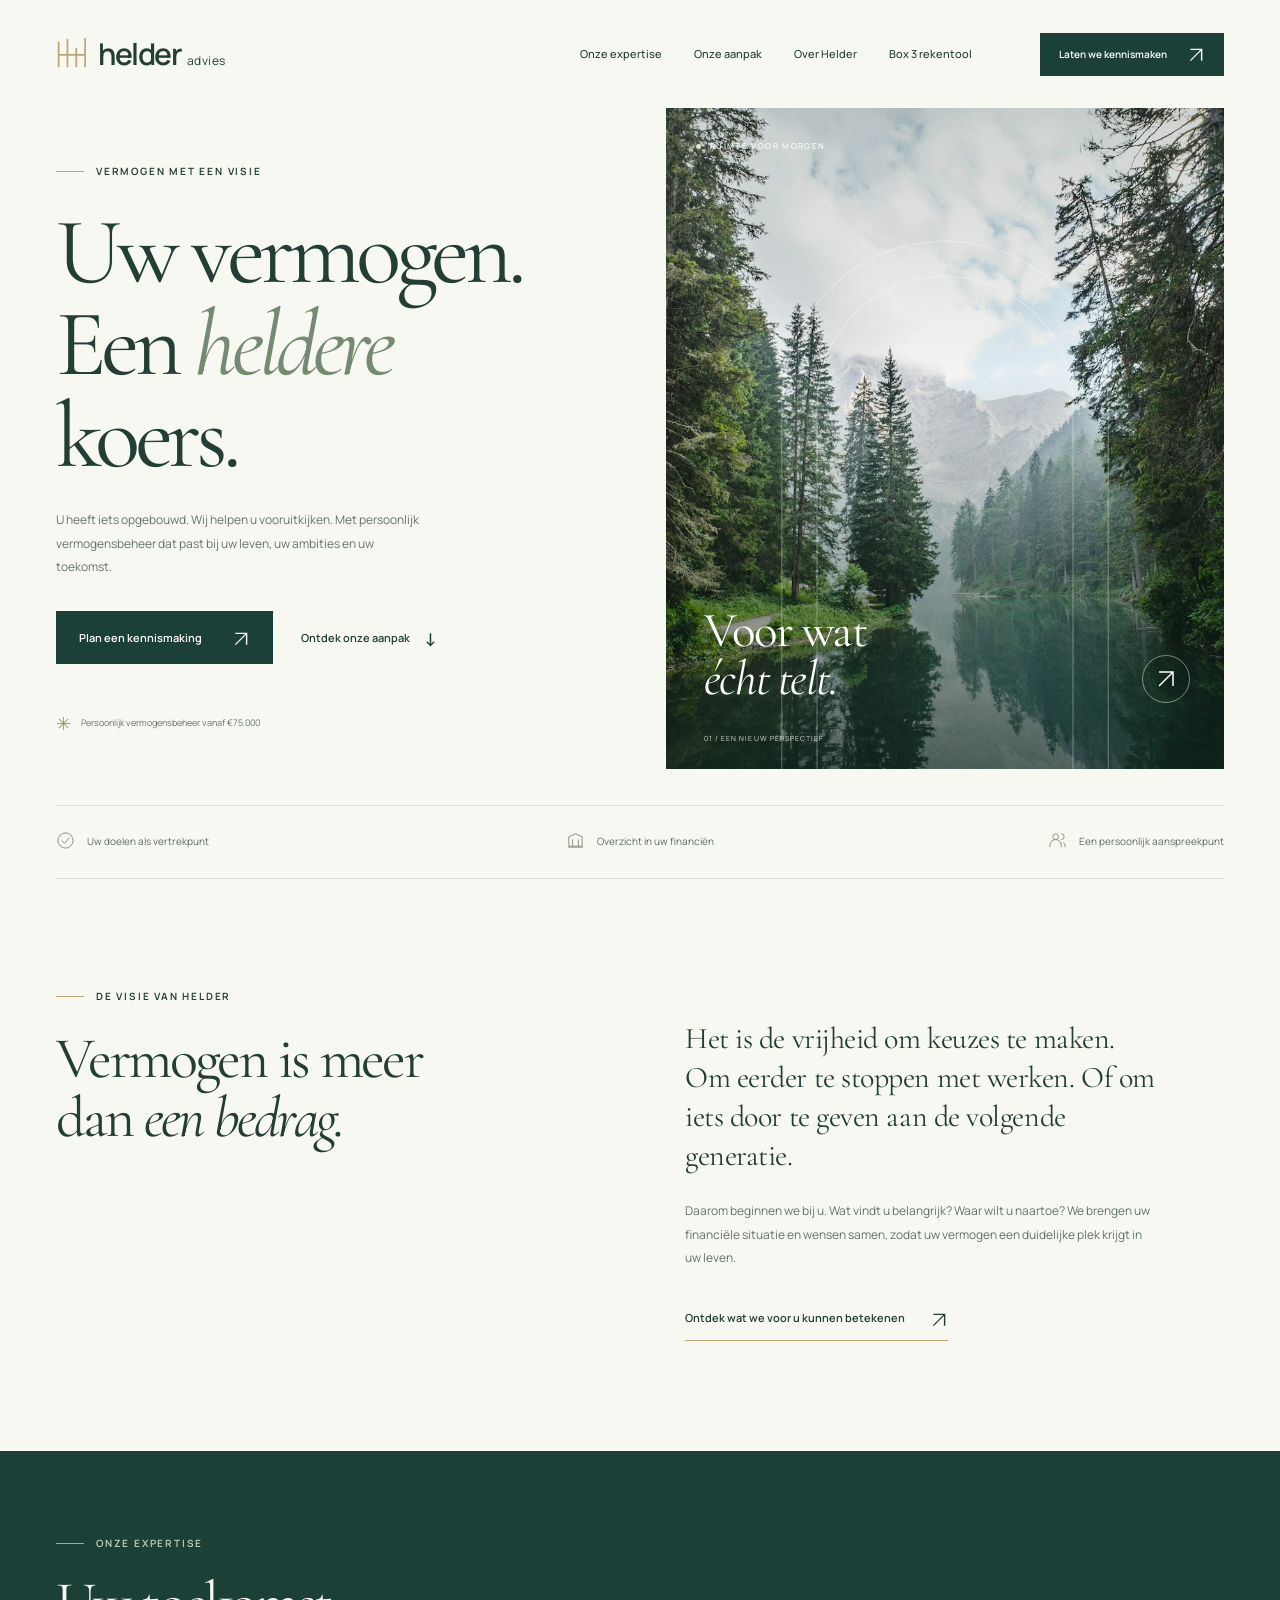
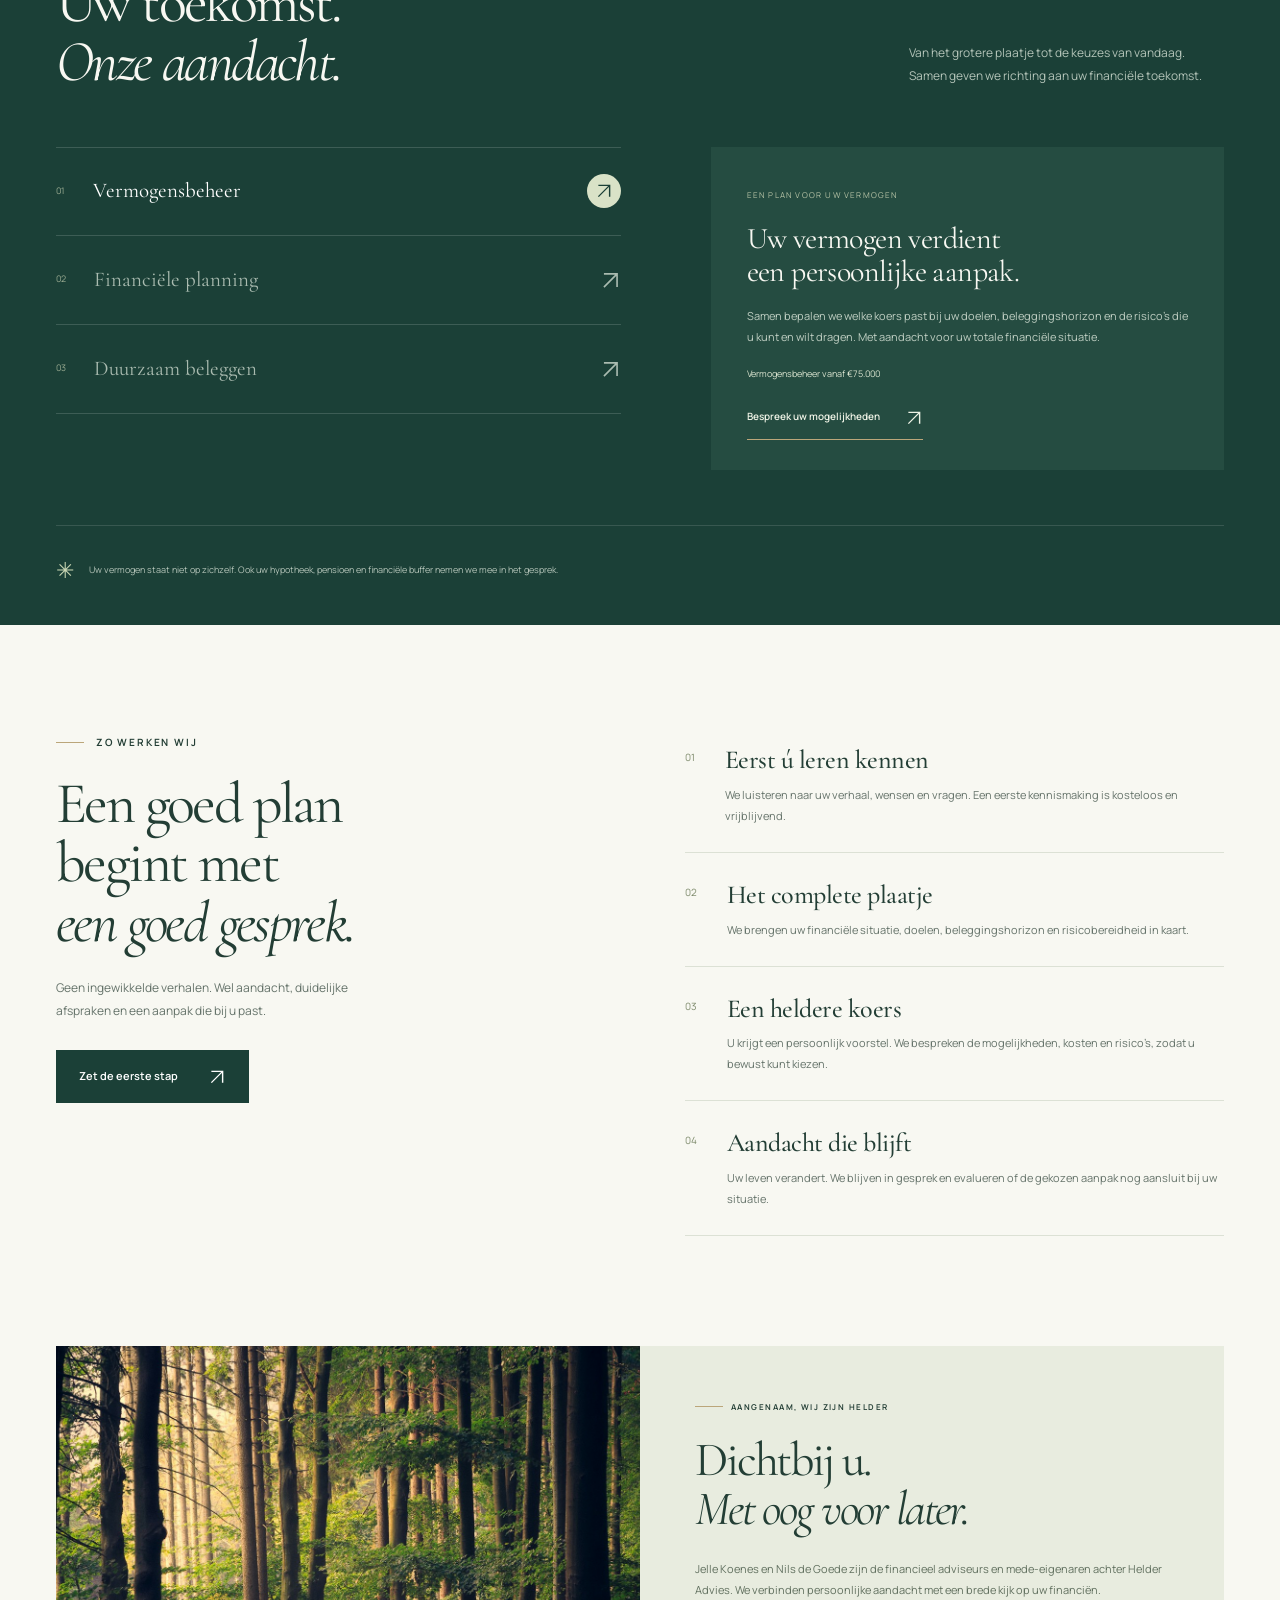
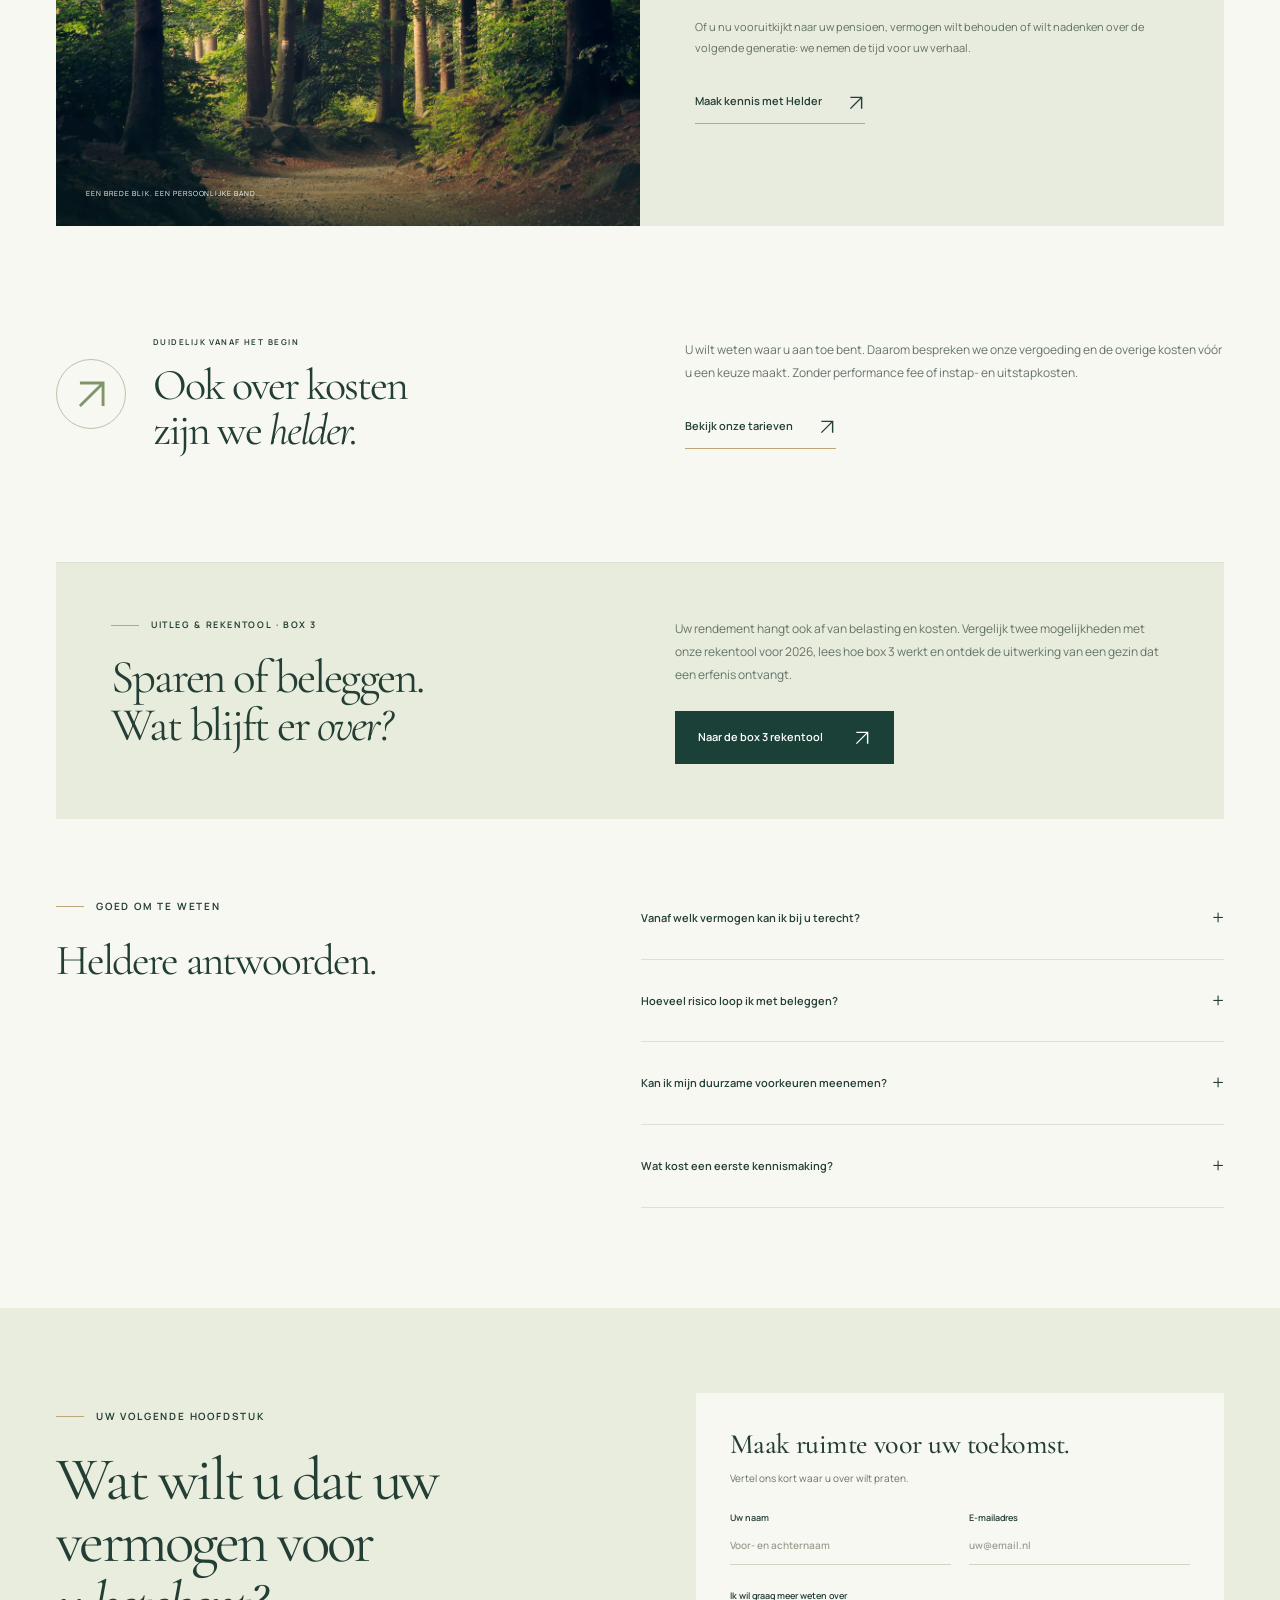
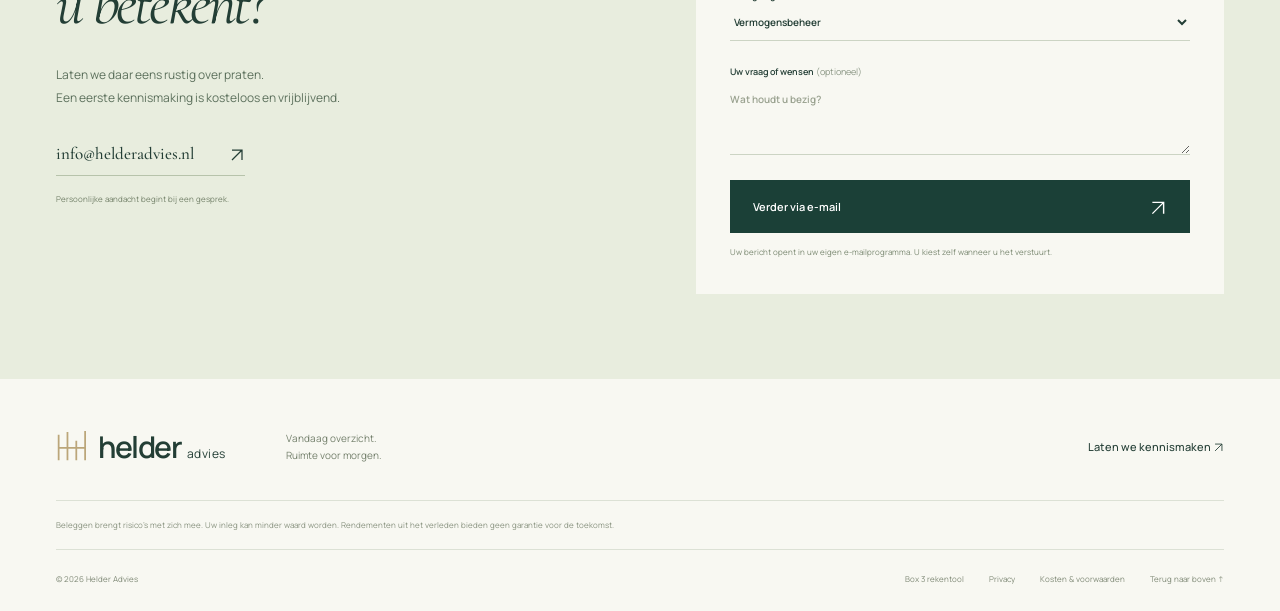
==== commit 875df135: "Add Box 3 calculator, tax explanation and one-page case conclusion" ====
--- a/index.html
+++ b/index.html
@@ -8,6 +8,7 @@
   <meta name="description" content="Persoonlijk vermogensbeheer vanaf €75.000. Helder Advies brengt uw vermogen, wensen en toekomstplannen samen in een heldere aanpak.">
   <link rel="icon" href="assets/favicon.svg" type="image/svg+xml">
   <link rel="stylesheet" href="styles.css">
+  <link rel="stylesheet" href="box3.css">
   <script src="app.js" defer></script>
 </head>
 <body>
@@ -19,12 +20,12 @@
       <span class="brand-name">helder<span>advies</span></span>
     </a>
     <nav class="desktop-nav" aria-label="Hoofdnavigatie">
-      <a href="#expertise">Onze expertise</a><a href="#werkwijze">Onze aanpak</a><a href="#over-ons">Over Helder</a>
+      <a href="#expertise">Onze expertise</a><a href="#werkwijze">Onze aanpak</a><a href="#over-ons">Over Helder</a><a href="box3.html">Box 3 rekentool</a>
     </nav>
-    <a class="button button-small header-cta" href="#contact">Laten we kennismaken <span aria-hidden="true">↗</span></a>
+    <a class="button button-small header-cta" href="#contact">Laten we kennismaken <span aria-hidden="true"><svg class="inline-arrow" viewBox="0 0 16 16" width="16" height="16" aria-hidden="true" fill="none"><path d="M3 13 13 3M3 3h10v10" stroke="currentColor" stroke-width="1.25"/></svg></span></a>
     <button class="menu-toggle" type="button" aria-label="Menu openen" aria-expanded="false" aria-controls="mobile-menu"><span></span><span></span></button>
   </div>
-  <nav class="mobile-menu" id="mobile-menu" aria-label="Mobiele navigatie" hidden><a href="#expertise">Onze expertise</a><a href="#werkwijze">Onze aanpak</a><a href="#over-ons">Over Helder</a><a href="#contact">Laten we kennismaken ↗</a></nav>
+  <nav class="mobile-menu" id="mobile-menu" aria-label="Mobiele navigatie" hidden><a href="#expertise">Onze expertise</a><a href="#werkwijze">Onze aanpak</a><a href="#over-ons">Over Helder</a><a href="box3.html">Box 3 rekentool</a><a href="#contact">Laten we kennismaken <svg class="inline-arrow" viewBox="0 0 16 16" width="16" height="16" aria-hidden="true" fill="none"><path d="M3 13 13 3M3 3h10v10" stroke="currentColor" stroke-width="1.25"/></svg></a></nav>
 </header>
 <main id="main">
   <section class="hero section-shell" aria-labelledby="hero-title">
@@ -32,7 +33,7 @@
       <div class="eyebrow"><span class="tiny-line"></span> VERMOGEN MET EEN VISIE</div>
       <h1 id="hero-title">Uw vermogen.<br>Een <em>heldere</em><br>koers.</h1>
       <p class="hero-description">U heeft iets opgebouwd. Wij helpen u vooruitkijken. Met persoonlijk vermogensbeheer dat past bij uw leven, uw ambities en uw toekomst.</p>
-      <div class="hero-actions"><a class="button" href="#contact">Plan een kennismaking <span aria-hidden="true">↗</span></a><a class="text-link" href="#werkwijze">Ontdek onze aanpak <span aria-hidden="true">↓</span></a></div>
+      <div class="hero-actions"><a class="button" href="#contact">Plan een kennismaking <span aria-hidden="true"><svg class="inline-arrow" viewBox="0 0 16 16" width="16" height="16" aria-hidden="true" fill="none"><path d="M3 13 13 3M3 3h10v10" stroke="currentColor" stroke-width="1.25"/></svg></span></a><a class="text-link" href="#werkwijze">Ontdek onze aanpak <span aria-hidden="true">↓</span></a></div>
       <div class="hero-note"><span class="note-symbol" aria-hidden="true">✳</span> Persoonlijk vermogensbeheer vanaf €75.000</div>
     </div>
     <div class="hero-visual">
@@ -51,36 +52,37 @@
   </div>
   <section class="vision section-shell section-space" id="visie" aria-labelledby="vision-title">
     <div class="vision-heading"><div class="eyebrow"><span class="tiny-line"></span> DE VISIE VAN HELDER</div><h2 id="vision-title">Vermogen is meer<br>dan <em>een bedrag.</em></h2></div>
-    <div class="vision-copy"><p class="large-copy">Het is de vrijheid om keuzes te maken. Om eerder te stoppen met werken. Of om iets door te geven aan de volgende generatie.</p><p>Daarom beginnen we bij u. Wat vindt u belangrijk? Waar wilt u naartoe? We brengen uw financiële situatie en wensen samen, zodat uw vermogen een duidelijke plek krijgt in uw leven.</p><a class="inline-link" href="#expertise">Ontdek wat we voor u kunnen betekenen <span aria-hidden="true">↗</span></a></div>
+    <div class="vision-copy"><p class="large-copy">Het is de vrijheid om keuzes te maken. Om eerder te stoppen met werken. Of om iets door te geven aan de volgende generatie.</p><p>Daarom beginnen we bij u. Wat vindt u belangrijk? Waar wilt u naartoe? We brengen uw financiële situatie en wensen samen, zodat uw vermogen een duidelijke plek krijgt in uw leven.</p><a class="inline-link" href="#expertise">Ontdek wat we voor u kunnen betekenen <span aria-hidden="true"><svg class="inline-arrow" viewBox="0 0 16 16" width="16" height="16" aria-hidden="true" fill="none"><path d="M3 13 13 3M3 3h10v10" stroke="currentColor" stroke-width="1.25"/></svg></span></a></div>
   </section>
   <section class="expertise" id="expertise" aria-labelledby="expertise-title">
     <div class="section-shell expertise-inner">
       <div class="section-top"><div><div class="eyebrow"><span class="tiny-line"></span> ONZE EXPERTISE</div><h2 id="expertise-title">Uw toekomst.<br><em>Onze aandacht.</em></h2></div><p>Van het grotere plaatje tot de keuzes van vandaag. Samen geven we richting aan uw financiële toekomst.</p></div>
       <div class="expertise-layout">
         <div class="service-tabs" role="tablist" aria-label="Onze expertise" aria-orientation="vertical">
-          <button id="tab-vermogen" class="service-tab active" type="button" role="tab" aria-selected="true" aria-controls="service-panel" data-service="vermogen"><span class="tab-number">01</span><span>Vermogensbeheer</span><span class="tab-arrow" aria-hidden="true">↗</span></button>
-          <button id="tab-planning" class="service-tab" type="button" role="tab" aria-selected="false" aria-controls="service-panel" tabindex="-1" data-service="planning"><span class="tab-number">02</span><span>Financiële planning</span><span class="tab-arrow" aria-hidden="true">↗</span></button>
-          <button id="tab-duurzaam" class="service-tab" type="button" role="tab" aria-selected="false" aria-controls="service-panel" tabindex="-1" data-service="duurzaam"><span class="tab-number">03</span><span>Duurzaam beleggen</span><span class="tab-arrow" aria-hidden="true">↗</span></button>
+          <button id="tab-vermogen" class="service-tab active" type="button" role="tab" aria-selected="true" aria-controls="service-panel" data-service="vermogen"><span class="tab-number">01</span><span>Vermogensbeheer</span><span class="tab-arrow" aria-hidden="true"><svg class="inline-arrow" viewBox="0 0 16 16" width="16" height="16" aria-hidden="true" fill="none"><path d="M3 13 13 3M3 3h10v10" stroke="currentColor" stroke-width="1.25"/></svg></span></button>
+          <button id="tab-planning" class="service-tab" type="button" role="tab" aria-selected="false" aria-controls="service-panel" tabindex="-1" data-service="planning"><span class="tab-number">02</span><span>Financiële planning</span><span class="tab-arrow" aria-hidden="true"><svg class="inline-arrow" viewBox="0 0 16 16" width="16" height="16" aria-hidden="true" fill="none"><path d="M3 13 13 3M3 3h10v10" stroke="currentColor" stroke-width="1.25"/></svg></span></button>
+          <button id="tab-duurzaam" class="service-tab" type="button" role="tab" aria-selected="false" aria-controls="service-panel" tabindex="-1" data-service="duurzaam"><span class="tab-number">03</span><span>Duurzaam beleggen</span><span class="tab-arrow" aria-hidden="true"><svg class="inline-arrow" viewBox="0 0 16 16" width="16" height="16" aria-hidden="true" fill="none"><path d="M3 13 13 3M3 3h10v10" stroke="currentColor" stroke-width="1.25"/></svg></span></button>
         </div>
-        <div class="service-panel" id="service-panel" role="tabpanel" aria-labelledby="tab-vermogen" tabindex="0"><span class="panel-kicker" id="service-kicker">EEN PLAN VOOR UW VERMOGEN</span><h3 id="service-title">Uw vermogen verdient<br>een persoonlijke aanpak.</h3><p id="service-description">Samen bepalen we welke koers past bij uw doelen, beleggingshorizon en de risico’s die u kunt en wilt dragen. Met aandacht voor uw totale financiële situatie.</p><div class="service-detail" id="service-detail">Vermogensbeheer vanaf €75.000</div><a class="inline-link" href="#contact" id="service-link">Bespreek uw mogelijkheden <span aria-hidden="true">↗</span></a></div>
+        <div class="service-panel" id="service-panel" role="tabpanel" aria-labelledby="tab-vermogen" tabindex="0"><span class="panel-kicker" id="service-kicker">EEN PLAN VOOR UW VERMOGEN</span><h3 id="service-title">Uw vermogen verdient<br>een persoonlijke aanpak.</h3><p id="service-description">Samen bepalen we welke koers past bij uw doelen, beleggingshorizon en de risico’s die u kunt en wilt dragen. Met aandacht voor uw totale financiële situatie.</p><div class="service-detail" id="service-detail">Vermogensbeheer vanaf €75.000</div><a class="inline-link" href="#contact" id="service-link">Bespreek uw mogelijkheden <span aria-hidden="true"><svg class="inline-arrow" viewBox="0 0 16 16" width="16" height="16" aria-hidden="true" fill="none"><path d="M3 13 13 3M3 3h10v10" stroke="currentColor" stroke-width="1.25"/></svg></span></a></div>
       </div>
       <div class="expertise-foot"><span class="small-spark" aria-hidden="true">✳</span><p>Uw vermogen staat niet op zichzelf. Ook uw hypotheek, pensioen en financiële buffer nemen we mee in het gesprek.</p></div>
     </div>
   </section>
   <section class="approach section-shell section-space" id="werkwijze" aria-labelledby="approach-title">
-    <div class="approach-intro"><div class="eyebrow"><span class="tiny-line"></span> ZO WERKEN WIJ</div><h2 id="approach-title">Een goed plan<br>begint met<br><em>een goed gesprek.</em></h2><p>Geen ingewikkelde verhalen. Wel aandacht, duidelijke afspraken en een aanpak die bij u past.</p><a class="button" href="#contact">Zet de eerste stap <span aria-hidden="true">↗</span></a></div>
+    <div class="approach-intro"><div class="eyebrow"><span class="tiny-line"></span> ZO WERKEN WIJ</div><h2 id="approach-title">Een goed plan<br>begint met<br><em>een goed gesprek.</em></h2><p>Geen ingewikkelde verhalen. Wel aandacht, duidelijke afspraken en een aanpak die bij u past.</p><a class="button" href="#contact">Zet de eerste stap <span aria-hidden="true"><svg class="inline-arrow" viewBox="0 0 16 16" width="16" height="16" aria-hidden="true" fill="none"><path d="M3 13 13 3M3 3h10v10" stroke="currentColor" stroke-width="1.25"/></svg></span></a></div>
     <div class="steps"><article class="step"><span class="step-number">01</span><div><h3>Eerst ú leren kennen</h3><p>We luisteren naar uw verhaal, wensen en vragen. Een eerste kennismaking is kosteloos en vrijblijvend.</p></div></article><article class="step"><span class="step-number">02</span><div><h3>Het complete plaatje</h3><p>We brengen uw financiële situatie, doelen, beleggingshorizon en risicobereidheid in kaart.</p></div></article><article class="step"><span class="step-number">03</span><div><h3>Een heldere koers</h3><p>U krijgt een persoonlijk voorstel. We bespreken de mogelijkheden, kosten en risico’s, zodat u bewust kunt kiezen.</p></div></article><article class="step"><span class="step-number">04</span><div><h3>Aandacht die blijft</h3><p>Uw leven verandert. We blijven in gesprek en evalueren of de gekozen aanpak nog aansluit bij uw situatie.</p></div></article></div>
   </section>
   <section class="about section-shell" id="over-ons" aria-labelledby="about-title">
     <div class="about-image"><img src="assets/forest.jpg" alt="Een rustig wandelpad door een bos met warm zonlicht" width="1400" height="1000" loading="lazy"><div class="photo-label">EEN BREDE BLIK. EEN PERSOONLIJKE BAND.</div></div>
-    <div class="about-copy"><div class="eyebrow"><span class="tiny-line"></span> AANGENAAM, WIJ ZIJN HELDER</div><h2 id="about-title">Dichtbij u.<br><em>Met oog voor later.</em></h2><p>Jelle Koenes en Nils de Goede zijn de financieel adviseurs en mede-eigenaren achter Helder Advies. We verbinden persoonlijke aandacht met een brede kijk op uw financiën.</p><p>Of u nu vooruitkijkt naar uw pensioen, vermogen wilt behouden of wilt nadenken over de volgende generatie: we nemen de tijd voor uw verhaal.</p><a class="inline-link" href="#contact">Maak kennis met Helder <span aria-hidden="true">↗</span></a></div>
+    <div class="about-copy"><div class="eyebrow"><span class="tiny-line"></span> AANGENAAM, WIJ ZIJN HELDER</div><h2 id="about-title">Dichtbij u.<br><em>Met oog voor later.</em></h2><p>Jelle Koenes en Nils de Goede zijn de financieel adviseurs en mede-eigenaren achter Helder Advies. We verbinden persoonlijke aandacht met een brede kijk op uw financiën.</p><p>Of u nu vooruitkijkt naar uw pensioen, vermogen wilt behouden of wilt nadenken over de volgende generatie: we nemen de tijd voor uw verhaal.</p><a class="inline-link" href="#contact">Maak kennis met Helder <span aria-hidden="true"><svg class="inline-arrow" viewBox="0 0 16 16" width="16" height="16" aria-hidden="true" fill="none"><path d="M3 13 13 3M3 3h10v10" stroke="currentColor" stroke-width="1.25"/></svg></span></a></div>
   </section>
-  <section class="fees section-shell section-space" aria-labelledby="fees-title"><div class="fees-identity"><span class="fees-symbol" aria-hidden="true">↗</span><div><div class="eyebrow">DUIDELIJK VANAF HET BEGIN</div><h2 id="fees-title">Ook over kosten<br>zijn we <em>helder.</em></h2></div></div><div class="fees-copy"><p>U wilt weten waar u aan toe bent. Daarom bespreken we onze vergoeding en de overige kosten vóór u een keuze maakt. Zonder performance fee of instap- en uitstapkosten.</p><button class="inline-link" type="button" data-open-dialog="tariffs">Bekijk onze tarieven <span aria-hidden="true">↗</span></button></div></section>
+  <section class="fees section-shell section-space" aria-labelledby="fees-title"><div class="fees-identity"><span class="fees-symbol" aria-hidden="true"><svg class="inline-arrow" viewBox="0 0 16 16" width="16" height="16" aria-hidden="true" fill="none"><path d="M3 13 13 3M3 3h10v10" stroke="currentColor" stroke-width="1.25"/></svg></span><div><div class="eyebrow">DUIDELIJK VANAF HET BEGIN</div><h2 id="fees-title">Ook over kosten<br>zijn we <em>helder.</em></h2></div></div><div class="fees-copy"><p>U wilt weten waar u aan toe bent. Daarom bespreken we onze vergoeding en de overige kosten vóór u een keuze maakt. Zonder performance fee of instap- en uitstapkosten.</p><button class="inline-link" type="button" data-open-dialog="tariffs">Bekijk onze tarieven <span aria-hidden="true"><svg class="inline-arrow" viewBox="0 0 16 16" width="16" height="16" aria-hidden="true" fill="none"><path d="M3 13 13 3M3 3h10v10" stroke="currentColor" stroke-width="1.25"/></svg></span></button></div></section>
+  <section class="box3-home-promo section-shell" aria-labelledby="box3-promo-title"><div><div class="eyebrow"><span class="tiny-line"></span> UITLEG & REKENTOOL · BOX 3</div><h2 id="box3-promo-title">Sparen of beleggen.<br>Wat blijft er <em>over?</em></h2></div><div><p>Uw rendement hangt ook af van belasting en kosten. Vergelijk twee mogelijkheden met onze rekentool voor 2026, lees hoe box 3 werkt en ontdek de uitwerking van een gezin dat een erfenis ontvangt.</p><a class="button" href="box3.html">Naar de box 3 rekentool <span aria-hidden="true"><svg class="inline-arrow" viewBox="0 0 16 16" width="16" height="16" aria-hidden="true" fill="none"><path d="M3 13 13 3M3 3h10v10" stroke="currentColor" stroke-width="1.25"/></svg></span></a></div></section>
   <section class="faq section-shell" aria-labelledby="faq-title"><div><div class="eyebrow"><span class="tiny-line"></span> GOED OM TE WETEN</div><h2 id="faq-title">Heldere antwoorden.</h2></div><div class="faq-list"><details><summary>Vanaf welk vermogen kan ik bij u terecht?<span aria-hidden="true">+</span></summary><p>Ons vermogensbeheer is beschikbaar vanaf €75.000. Tijdens de kennismaking bekijken we samen of onze dienstverlening aansluit bij uw wensen en financiële situatie.</p></details><details><summary>Hoeveel risico loop ik met beleggen?<span aria-hidden="true">+</span></summary><p>Beleggen brengt risico’s met zich mee. De waarde van uw beleggingen kan stijgen en dalen en u kunt (een deel van) uw inleg verliezen. We bespreken uw financiële buffer, beleggingshorizon en risicobereidheid voordat u besluit.</p></details><details><summary>Kan ik mijn duurzame voorkeuren meenemen?<span aria-hidden="true">+</span></summary><p>Ja. We bespreken wat duurzaamheid voor u betekent en welke mogelijkheden passen bij uw voorkeuren. Daarbij leggen we de gebruikte criteria en beperkingen uit. Duurzaam beleggen biedt geen garantie op rendement of maatschappelijke impact.</p></details><details><summary>Wat kost een eerste kennismaking?<span aria-hidden="true">+</span></summary><p>Een eerste kennismaking is kosteloos en vrijblijvend. We bespreken uw vragen en verwachtingen en bekijken samen of we iets voor u kunnen betekenen.</p></details></div></section>
-  <section class="contact" id="contact" aria-labelledby="contact-title"><div class="section-shell contact-inner"><div class="contact-copy"><div class="eyebrow"><span class="tiny-line"></span> UW VOLGENDE HOOFDSTUK</div><h2 id="contact-title">Wat wilt u dat uw<br>vermogen voor<br><em>u betekent?</em></h2><p>Laten we daar eens rustig over praten.<br>Een eerste kennismaking is kosteloos en vrijblijvend.</p><a class="contact-email" href="mailto:info@helderadvies.nl">info@helderadvies.nl <span aria-hidden="true">↗</span></a><span class="contact-note">Persoonlijke aandacht begint bij een gesprek.</span></div><form class="contact-form" id="contact-form"><h3>Maak ruimte voor uw toekomst.</h3><p>Vertel ons kort waar u over wilt praten.</p><div class="form-row"><label for="name">Uw naam<input id="name" name="name" placeholder="Voor- en achternaam" autocomplete="name" required maxlength="120"></label><label for="email">E-mailadres<input id="email" name="email" type="email" placeholder="uw@email.nl" autocomplete="email" required maxlength="180"></label></div><label for="topic">Ik wil graag meer weten over<select id="topic" name="topic"><option>Vermogensbeheer</option><option>Financiële planning</option><option>Duurzaam beleggen</option><option>Mijn pensioen</option><option>Een andere financiële vraag</option></select></label><label for="message">Uw vraag of wensen <span class="optional">(optioneel)</span><textarea id="message" name="message" placeholder="Wat houdt u bezig?" rows="3" maxlength="2000"></textarea></label><button class="button" type="submit">Verder via e-mail <span aria-hidden="true">↗</span></button><p class="form-help">Uw bericht opent in uw eigen e-mailprogramma. U kiest zelf wanneer u het verstuurt.</p><p class="form-status" id="form-status" role="status" hidden></p></form></div></section>
+  <section class="contact" id="contact" aria-labelledby="contact-title"><div class="section-shell contact-inner"><div class="contact-copy"><div class="eyebrow"><span class="tiny-line"></span> UW VOLGENDE HOOFDSTUK</div><h2 id="contact-title">Wat wilt u dat uw<br>vermogen voor<br><em>u betekent?</em></h2><p>Laten we daar eens rustig over praten.<br>Een eerste kennismaking is kosteloos en vrijblijvend.</p><a class="contact-email" href="mailto:info@helderadvies.nl">info@helderadvies.nl <span aria-hidden="true"><svg class="inline-arrow" viewBox="0 0 16 16" width="16" height="16" aria-hidden="true" fill="none"><path d="M3 13 13 3M3 3h10v10" stroke="currentColor" stroke-width="1.25"/></svg></span></a><span class="contact-note">Persoonlijke aandacht begint bij een gesprek.</span></div><form class="contact-form" id="contact-form"><h3>Maak ruimte voor uw toekomst.</h3><p>Vertel ons kort waar u over wilt praten.</p><div class="form-row"><label for="name">Uw naam<input id="name" name="name" placeholder="Voor- en achternaam" autocomplete="name" required maxlength="120"></label><label for="email">E-mailadres<input id="email" name="email" type="email" placeholder="uw@email.nl" autocomplete="email" required maxlength="180"></label></div><label for="topic">Ik wil graag meer weten over<select id="topic" name="topic"><option>Vermogensbeheer</option><option>Financiële planning</option><option>Duurzaam beleggen</option><option>Mijn pensioen</option><option>Een andere financiële vraag</option></select></label><label for="message">Uw vraag of wensen <span class="optional">(optioneel)</span><textarea id="message" name="message" placeholder="Wat houdt u bezig?" rows="3" maxlength="2000"></textarea></label><button class="button" type="submit">Verder via e-mail <span aria-hidden="true"><svg class="inline-arrow" viewBox="0 0 16 16" width="16" height="16" aria-hidden="true" fill="none"><path d="M3 13 13 3M3 3h10v10" stroke="currentColor" stroke-width="1.25"/></svg></span></button><p class="form-help">Uw bericht opent in uw eigen e-mailprogramma. U kiest zelf wanneer u het verstuurt.</p><p class="form-status" id="form-status" role="status" hidden></p></form></div></section>
 </main>
-<footer class="site-footer section-shell"><div class="footer-main"><a class="brand" href="#" aria-label="Helder Advies — naar boven"><svg class="brand-mark" width="34" height="38" viewBox="0 0 34 38" fill="none" aria-hidden="true"><path d="M3 34V5M13 34V2M23 34V12M33 34V1M3 20H33" stroke="currentColor" stroke-width="2"/></svg><span class="brand-name">helder<span>advies</span></span></a><p>Vandaag overzicht.<br>Ruimte voor morgen.</p><a href="#contact" class="footer-contact">Laten we kennismaken ↗</a></div><div class="risk-note">Beleggen brengt risico’s met zich mee. Uw inleg kan minder waard worden. Rendementen uit het verleden bieden geen garantie voor de toekomst.</div><div class="footer-bottom"><span>© <span id="year">2026</span> Helder Advies</span><div><button type="button" data-open-dialog="privacy">Privacy</button><button type="button" data-open-dialog="tariffs">Kosten & voorwaarden</button><a href="#" aria-label="Terug naar boven">Terug naar boven ↑</a></div></div></footer>
-<dialog id="tariffs" class="info-dialog" aria-labelledby="tariffs-title"><div class="dialog-inner"><button class="dialog-close" type="button" aria-label="Venster sluiten">×</button><div class="eyebrow">DUIDELIJKE AFSPRAKEN</div><h2 id="tariffs-title">Onze tarieven.</h2><p>De jaarlijkse vergoeding voor vermogensbeheer is afhankelijk van uw belegd vermogen. Onderstaande percentages zijn inclusief btw.</p><table><thead><tr><th>Belegd vermogen</th><th>Per jaar</th></tr></thead><tbody><tr><td>€75.000 – €250.000</td><td>1,00%</td></tr><tr><td>€250.000 – €500.000</td><td>0,85%</td></tr><tr><td>€500.000 – €1.000.000</td><td>0,70%</td></tr><tr><td>Boven €1.000.000</td><td>0,55%</td></tr></tbody></table><p>Fondskosten en transactiekosten van derden komen hier nog bij. Er is geen performance fee en er zijn geen instap-, uitstap- of opzegkosten. Facturatie vindt per kwartaal achteraf plaats.</p><p>In uw persoonlijke voorstel leggen we de exacte berekening en totale kosten vast.</p><a class="inline-link" href="https://www.helderadvies.eu/kosten-en-voorwaarden" target="_blank" rel="noopener noreferrer">Lees de volledige kosten en voorwaarden <span aria-hidden="true">↗</span></a><a class="button dialog-cta" href="#contact">Bespreek uw situatie <span aria-hidden="true">↗</span></a></div></dialog>
-<dialog id="privacy" class="info-dialog" aria-labelledby="privacy-title"><div class="dialog-inner"><button class="dialog-close" type="button" aria-label="Venster sluiten">×</button><div class="eyebrow">UW GEGEVENS</div><h2 id="privacy-title">Privacy.</h2><p>Dit ontwerp gebruikt geen trackingcookies of externe analyseprogramma’s. De afbeeldingen en lettertypen worden lokaal geladen.</p><p>Het kennismakingsformulier slaat uw gegevens niet op en verstuurt ze niet automatisch. Het maakt een conceptbericht in uw eigen e-mailprogramma. Pas wanneer u dit zelf verstuurt, deelt u de inhoud met Helder Advies.</p><p>De privacyverklaring van Helder Advies vindt u op de bestaande website. Neem voor vragen contact op via <a href="mailto:info@helderadvies.nl">info@helderadvies.nl</a>.</p><a class="inline-link" href="https://www.helderadvies.eu/privacy-en-klachten" target="_blank" rel="noopener noreferrer">Lees de privacyverklaring <span aria-hidden="true">↗</span></a></div></dialog>
+<footer class="site-footer section-shell"><div class="footer-main"><a class="brand" href="#" aria-label="Helder Advies — naar boven"><svg class="brand-mark" width="34" height="38" viewBox="0 0 34 38" fill="none" aria-hidden="true"><path d="M3 34V5M13 34V2M23 34V12M33 34V1M3 20H33" stroke="currentColor" stroke-width="2"/></svg><span class="brand-name">helder<span>advies</span></span></a><p>Vandaag overzicht.<br>Ruimte voor morgen.</p><a href="#contact" class="footer-contact">Laten we kennismaken <svg class="inline-arrow" viewBox="0 0 16 16" width="16" height="16" aria-hidden="true" fill="none"><path d="M3 13 13 3M3 3h10v10" stroke="currentColor" stroke-width="1.25"/></svg></a></div><div class="risk-note">Beleggen brengt risico’s met zich mee. Uw inleg kan minder waard worden. Rendementen uit het verleden bieden geen garantie voor de toekomst.</div><div class="footer-bottom"><span>© <span id="year">2026</span> Helder Advies</span><div><a href="box3.html">Box 3 rekentool</a><button type="button" data-open-dialog="privacy">Privacy</button><button type="button" data-open-dialog="tariffs">Kosten & voorwaarden</button><a href="#" aria-label="Terug naar boven">Terug naar boven ↑</a></div></div></footer>
+<dialog id="tariffs" class="info-dialog" aria-labelledby="tariffs-title"><div class="dialog-inner"><button class="dialog-close" type="button" aria-label="Venster sluiten">×</button><div class="eyebrow">DUIDELIJKE AFSPRAKEN</div><h2 id="tariffs-title">Onze tarieven.</h2><p>De jaarlijkse vergoeding voor vermogensbeheer is afhankelijk van uw belegd vermogen. Onderstaande percentages zijn inclusief btw.</p><table><thead><tr><th>Belegd vermogen</th><th>Per jaar</th></tr></thead><tbody><tr><td>€75.000 – €250.000</td><td>1,00%</td></tr><tr><td>€250.000 – €500.000</td><td>0,85%</td></tr><tr><td>€500.000 – €1.000.000</td><td>0,70%</td></tr><tr><td>Boven €1.000.000</td><td>0,55%</td></tr></tbody></table><p>Fondskosten en transactiekosten van derden komen hier nog bij. Er is geen performance fee en er zijn geen instap-, uitstap- of opzegkosten. Facturatie vindt per kwartaal achteraf plaats.</p><p>In uw persoonlijke voorstel leggen we de exacte berekening en totale kosten vast.</p><a class="inline-link" href="https://www.helderadvies.eu/kosten-en-voorwaarden" target="_blank" rel="noopener noreferrer">Lees de volledige kosten en voorwaarden <span aria-hidden="true"><svg class="inline-arrow" viewBox="0 0 16 16" width="16" height="16" aria-hidden="true" fill="none"><path d="M3 13 13 3M3 3h10v10" stroke="currentColor" stroke-width="1.25"/></svg></span></a><a class="button dialog-cta" href="#contact">Bespreek uw situatie <span aria-hidden="true"><svg class="inline-arrow" viewBox="0 0 16 16" width="16" height="16" aria-hidden="true" fill="none"><path d="M3 13 13 3M3 3h10v10" stroke="currentColor" stroke-width="1.25"/></svg></span></a></div></dialog>
+<dialog id="privacy" class="info-dialog" aria-labelledby="privacy-title"><div class="dialog-inner"><button class="dialog-close" type="button" aria-label="Venster sluiten">×</button><div class="eyebrow">UW GEGEVENS</div><h2 id="privacy-title">Privacy.</h2><p>Dit ontwerp gebruikt geen trackingcookies of externe analyseprogramma’s. De afbeeldingen en lettertypen worden lokaal geladen.</p><p>Het kennismakingsformulier slaat uw gegevens niet op en verstuurt ze niet automatisch. Het maakt een conceptbericht in uw eigen e-mailprogramma. Pas wanneer u dit zelf verstuurt, deelt u de inhoud met Helder Advies.</p><p>De privacyverklaring van Helder Advies vindt u op de bestaande website. Neem voor vragen contact op via <a href="mailto:info@helderadvies.nl">info@helderadvies.nl</a>.</p><a class="inline-link" href="https://www.helderadvies.eu/privacy-en-klachten" target="_blank" rel="noopener noreferrer">Lees de privacyverklaring <span aria-hidden="true"><svg class="inline-arrow" viewBox="0 0 16 16" width="16" height="16" aria-hidden="true" fill="none"><path d="M3 13 13 3M3 3h10v10" stroke="currentColor" stroke-width="1.25"/></svg></span></a></div></dialog>
 </body>
 </html>
--- a/styles.css
+++ b/styles.css
@@ -6,3 +6,5 @@
 @media(max-width:640px){html{scroll-padding-top:24px}.section-shell,.header-inner{width:calc(100% - 40px)}.header-inner{height:85px}.brand-name{font-size:27px}.brand-name>span{font-size:11px}.brand-mark{width:27px;height:31px}.desktop-nav{display:none}.menu-toggle{display:flex;align-items:flex-end;justify-content:center;flex-direction:column;gap:6px;width:40px;height:40px;background:none;padding:8px}.menu-toggle span{display:block;width:24px;height:1px;background:var(--forest);transition:transform .2s}.menu-toggle span:last-child{width:17px}.menu-toggle[aria-expanded=true] span:first-child{transform:translateY(3.5px) rotate(45deg)}.menu-toggle[aria-expanded=true] span:last-child{width:24px;transform:translateY(-3.5px) rotate(-45deg)}.mobile-menu{position:absolute;top:85px;left:0;right:0;padding:15px 25px 25px;display:flex;flex-direction:column;gap:15px;background:var(--paper);box-shadow:0 10px 10px #213c3510}.mobile-menu>a{padding:7px 0}.hero{grid-template-columns:1fr;gap:26px}.hero-copy{padding-top:28px;padding-bottom:0}.eyebrow{font-size:9px}.hero h1{font-size:80px;margin-top:23px;line-height:.95}.hero-description{font-size:12px;max-width:350px;margin-top:25px}.hero-actions{flex-direction:row;align-items:center;gap:20px;margin-top:25px}.hero-actions .button{padding-inline:18px;font-size:10px;gap:20px;min-height:49px}.hero-actions .text-link{font-size:9px}.hero-note{font-size:8px;margin-top:22px}.hero-visual{min-height:460px;max-height:460px}.hero-visual>img{object-position:center 52%}.image-topline{font-size:7px;left:25px;top:25px}.hero-orbit{inset:0;width:100%;height:120%}.image-caption{bottom:58px}.image-caption>span{font-size:46px}.image-index{bottom:23px;font-size:7px}.principles{margin-top:27px;padding:20px 0;grid-template-columns:1fr;gap:13px}.principles>div,.principles>div:first-child,.principles>div:last-child{justify-content:flex-start;font-size:10px;gap:12px}.principles svg{width:16px;height:16px}.section-space{padding-block:65px}.vision{grid-template-columns:1fr;gap:25px}.vision h2{font-size:47px;margin-top:20px}.vision-copy{padding-top:0;max-width:none}.large-copy{font-size:27px;line-height:1.3}.vision-copy>p:not(.large-copy){font-size:12px;margin-top:20px}.vision .inline-link{margin-top:20px;font-size:10px}.expertise-inner{padding-top:60px;padding-bottom:25px}.section-top{display:block}.section-top h2{font-size:50px;margin-top:20px}.section-top>p{font-size:12px;max-width:340px;margin-top:23px}.expertise-layout{grid-template-columns:1fr;gap:25px;margin-top:30px}.service-tab{min-height:68px;font-size:23px;gap:16px}.service-tab .tab-number{font-size:9px}.service-panel{padding:30px;min-height:300px}.service-panel h3{font-size:32px}.service-panel p{font-size:12px}.service-detail{font-size:10px}.service-panel .inline-link{font-size:11px}.expertise-foot{margin-top:32px;gap:12px;align-items:flex-start;padding-top:22px}.expertise-foot p{font-size:9px;line-height:1.8}.small-spark{line-height:1.4}.approach{grid-template-columns:1fr;gap:40px}.approach h2{font-size:50px;margin-top:20px}.approach-intro>p{max-width:320px;font-size:12px}.steps{padding-top:0}.step{padding:24px 0;gap:25px}.step h3{font-size:27px}.step p{font-size:12px}.about{grid-template-columns:1fr}.about-image{min-height:330px}.photo-label{font-size:7px;left:25px}.about-copy{padding:38px 28px 40px}.about-copy .eyebrow{font-size:8px}.about-copy h2{font-size:45px}.about-copy p{font-size:12px;line-height:1.9}.about-copy .inline-link{font-size:11px}.fees{grid-template-columns:1fr;gap:28px}.fees h2{font-size:44px}.fees-symbol{width:58px;height:58px;font-size:32px}.fees-identity{gap:23px}.fees-copy p{font-size:12px}.fees-copy .inline-link{font-size:11px}.faq{padding-block:60px;grid-template-columns:1fr;gap:30px}.faq h2{font-size:43px;margin-top:18px}.faq-list details{padding:20px 0}.faq-list summary{font-size:11px}.faq-list details>p{font-size:12px}.contact-inner{grid-template-columns:1fr;gap:35px;padding-block:60px}.contact-copy h2{font-size:56px;margin-top:20px}.contact-copy .eyebrow{font-size:9px}.contact-copy>p{font-size:12px;margin-top:22px}.contact-email{font-size:20px;margin-top:25px}.contact-note{font-size:9px}.contact-form{padding:28px 24px 25px}.contact-form h3{font-size:29px}.contact-form>p{font-size:11px}.contact-form label{font-size:10px}.form-row{grid-template-columns:1fr}.contact-form input,.contact-form textarea,.contact-form select{font-size:12px;padding:12px 0}.contact-form>.form-help{font-size:9px}.footer-main{gap:25px;align-items:flex-start;flex-wrap:wrap;padding-bottom:30px}.footer-main>.brand{margin-right:12px}.footer-main>p{font-size:9px;margin-top:4px}.footer-contact{margin:0;width:100%;font-size:11px}.site-footer{padding-top:40px}.risk-note{font-size:8px}.footer-bottom{flex-direction:column;gap:16px}.footer-bottom>div{gap:20px;flex-wrap:wrap}.dialog-inner{padding:35px 25px}.info-dialog h2{font-size:43px}.info-dialog table{font-size:11px}.info-dialog p{font-size:11px}.info-dialog .inline-link{font-size:9px}.info-dialog .eyebrow{font-size:8px}}
 @media(max-width:359px){.hero h1{font-size:70px}.hero-actions{gap:15px}.hero-actions .button{gap:10px;font-size:9px;padding-inline:12px}.hero-actions .text-link{font-size:8px}.contact-copy h2{font-size:49px}.contact-form{padding-inline:20px}.service-tab{font-size:21px}.brand-name{font-size:25px}.vision h2{font-size:42px}}
 @media(prefers-reduced-motion:reduce){html{scroll-behavior:auto}*,*:before,*:after{transition:none!important;animation:none!important}}
+
+.inline-arrow{display:inline-block;vertical-align:middle;width:1em;height:1em;flex-shrink:0}
--- a/box3.css
+++ b/box3.css
@@ -0,0 +1,9 @@
+.box3-hero{padding:28px 0 60px;border-bottom:1px solid var(--line)}.back-link{display:inline-block;font-size:11px;color:var(--muted);margin-bottom:32px}.box3-hero h1{font-size:85px;margin-top:25px}.box3-hero h1 em{color:#758b71}.box3-hero-bottom{display:flex;align-items:center;justify-content:space-between;gap:40px;margin-top:28px}.box3-hero-bottom p{font-size:14px;color:var(--muted);max-width:500px}.data-date{font-size:10px;color:var(--muted);margin-top:35px}.box3-intro{display:grid;grid-template-columns:.9fr 1fr;gap:100px;padding-block:80px}.box3-intro h2{margin-top:25px;font-size:53px}.box3-intro p,.actual-return-section p{font-size:13px;line-height:1.95;color:var(--muted)}.source-ref{font-size:10px;color:var(--forest);text-decoration:underline;white-space:nowrap}.calculator-band{background:var(--forest);color:var(--paper);padding-block:70px 35px;scroll-margin-top:20px}.calculator-heading{display:flex;align-items:flex-end;justify-content:space-between;gap:70px}.calculator-heading .eyebrow{color:#bdccb6}.calculator-heading h2{margin-top:23px}.calculator-heading>p{max-width:370px;font-size:13px;color:#c2d0c2}.calculator-layout{display:grid;grid-template-columns:.95fr 1.05fr;gap:35px;margin-top:45px;align-items:start}.calculator-form{padding:32px;background:var(--paper);color:var(--ink)}.form-heading{display:flex;align-items:flex-start;justify-content:space-between;gap:15px}.form-heading h3{font-family:var(--serif);font-weight:500;font-size:28px;line-height:1.12;letter-spacing:-.02em}.reset-case{background:none;padding:4px 0;font-size:9px;border-bottom:1px solid var(--gold);white-space:nowrap}.calculator-form label{display:block;font-size:11px;font-weight:600;margin-top:23px;position:relative}.calculator-form input,.calculator-form select{font-size:14px;padding:10px 0}.calculator-form input{font-variant-numeric:tabular-nums}.calculator-form small{display:block;font-size:10px;font-weight:400;line-height:1.65;color:var(--muted);margin-top:5px}.calculator-fields{display:grid;grid-template-columns:1fr 1fr;gap:24px}.field-unit{float:right;color:#849276;font-weight:400}.calculator-form select{font-size:12px}.mode-help{font-size:10px;color:var(--muted);line-height:1.7;margin-top:13px;padding:12px;background:#eaf0e1}.calculate-button{width:100%;margin-top:25px}.local-note{font-size:9px!important;color:var(--muted);line-height:1.7;margin-top:13px}.form-error{color:#8d302c;background:#f3e3da;padding:10px;font-size:11px;margin-top:15px}.calculator-results{position:sticky;top:25px}.results-header{padding:3px 5px 20px}.results-header h3{font-family:var(--serif);font-size:35px;font-weight:400;line-height:1.2;margin-top:15px}.results-header p{font-size:11px;color:#c3d0c1;line-height:1.8;margin-top:14px;max-width:420px}.result-pair{display:grid;grid-template-columns:1fr 1fr;gap:13px}.result-card{background:#254c41;padding:23px 20px 20px;min-width:0}.result-label{font-size:8px;letter-spacing:.11em;font-weight:600;display:block}.result-card>strong{display:block;font-family:var(--serif);font-weight:500;font-size:37px;letter-spacing:-.03em;line-height:1.2;margin-top:22px;overflow-wrap:anywhere}.result-card>span:not(.result-label){display:block;font-size:10px;margin-top:6px}.result-card>p{font-size:9px;color:#bdcdbd;line-height:1.7;margin-top:20px}.investing-card{background:#dfe7d0;color:var(--forest)}.investing-card>p{color:#65795c}.difference-box{background:#2d5447;padding:25px;margin-top:15px}.difference-box>span{font-size:10px;color:#c4d3ba;display:block}.difference-box>strong{font-family:var(--serif);font-weight:400;display:block;font-size:41px;line-height:1.25;margin-top:8px}.difference-box>p{font-size:11px;color:#d0dcc6;margin-top:8px;line-height:1.8}.breakeven-box{display:flex;align-items:flex-start;gap:17px;padding:25px 7px;border-bottom:1px solid #ffffff25}.breakeven-symbol{font-size:29px;line-height:1.2;color:#d2ddbe}.breakeven-box h4{font-size:12px;font-weight:500;margin:0}.breakeven-box p{font-size:11px;color:#c0d0b9;line-height:1.9;margin-top:9px}.results-tools{display:flex;align-items:flex-start;justify-content:space-between;gap:15px;padding:15px 7px}.results-tools .inline-link{font-size:9px;color:var(--paper);gap:12px}.scope-note{font-size:10px;color:#c3d1bb;border-top:1px solid #ffffff26;margin-top:30px;padding-top:25px;line-height:1.9}.result-status{font-size:9px;color:#bdceb8;padding:0 7px}.calculation-detail{padding-block:80px}.method-heading{display:flex;align-items:flex-end;gap:60px;flex-wrap:wrap}.method-heading .eyebrow{width:100%}.method-heading h2{font-size:48px;margin-top:-32px}.method-heading>p{color:var(--muted);font-size:12px;max-width:420px;margin-bottom:4px}.calculation-table-wrap{margin-top:35px;overflow:auto}.calculation-table{width:100%;border-collapse:collapse;font-size:12px;font-variant-numeric:tabular-nums}.calculation-table caption{text-align:left;font-size:11px;color:var(--muted);margin-bottom:15px}.calculation-table th{font-size:10px;font-weight:600;background:var(--sage)}.calculation-table th,.calculation-table td{border-bottom:1px solid var(--line);padding:15px 17px;text-align:right;white-space:nowrap}.calculation-table th:first-child,.calculation-table td:first-child{text-align:left;white-space:normal}.calculation-table tr.total-row{font-weight:700;background:#e8edde}.calculation-table tr.total-row td{padding-block:20px}.formula-panel{background:#edf0e6;padding:30px 35px;margin-top:30px}.formula-panel h3{font-family:var(--serif);font-size:28px;font-weight:500}.formula-panel ol{padding-left:20px;margin-top:18px}.formula-panel li{font-size:12px;margin:8px 0;color:#5c6d56}.formula-panel>p{font-size:11px;line-height:1.9;color:var(--muted);margin-top:18px}.actual-return-section{padding-bottom:80px;display:grid;grid-template-columns:.9fr 1fr;gap:100px}.actual-return-section h2{font-size:49px;margin-top:24px}.case-section{padding-block:75px;background:var(--sage)}.case-heading{display:flex;align-items:flex-end;justify-content:space-between;gap:80px}.case-heading h2{font-size:56px;margin-top:25px}.case-heading>p{max-width:440px;font-size:13px;color:#5d7159;line-height:1.9}.case-layout{display:grid;grid-template-columns:1fr 1fr;gap:60px;margin-top:45px}.case-layout h3{font-family:var(--serif);font-size:28px;line-height:1.2;font-weight:500}.case-explanation p{font-size:12px;line-height:1.95;color:#52674f;margin-top:20px}.case-explanation .button{margin-top:25px;font-size:10px}.case-assumptions{padding:28px;background:#f5f6ed}.case-assumptions h3{font-size:25px}.case-assumptions ul{margin:18px 0 0;padding-left:18px}.case-assumptions li{font-size:10px;color:#65745e;line-height:1.9;margin-top:10px}.case-advice{display:flex;gap:20px;margin-top:40px;border-top:1px solid #c9d3bd;padding-top:25px}.case-advice>span{font-size:29px;color:#8b9c76;line-height:1.5}.case-advice p{font-size:12px;color:#536b4e;line-height:1.95}.box3-faq{display:grid;grid-template-columns:.85fr 1fr;gap:100px;padding-block:80px}.box3-faq h2{font-size:50px;margin-top:24px}.sources-section{padding-top:20px;padding-bottom:75px;border-top:1px solid var(--line)}.sources-section>.eyebrow{margin-top:30px}.sources-section h2{font-size:45px;margin-top:25px}.sources-section>p{font-size:11px;color:var(--muted);margin-top:20px;max-width:650px}.source-list{padding-left:25px;margin-top:30px;display:grid;grid-template-columns:1fr 1fr;column-gap:65px;row-gap:20px}.source-list li{padding-left:5px;font-size:12px;scroll-margin-top:30px}.source-list a{font-weight:600;font-size:11px;text-decoration:underline;text-decoration-color:#bbc5ae;text-underline-offset:3px}.source-list p{font-size:10px;color:var(--muted);line-height:1.9;margin-top:8px}.box3-contact{background:#e8edde;padding-block:55px}.box3-contact>.section-shell{display:flex;align-items:center;justify-content:space-between;gap:40px}.box3-contact h2{font-size:45px;margin-top:20px}.box3-contact p{font-size:12px;color:var(--muted);margin-top:20px}.desktop-nav a[aria-current=page]{border-bottom:1px solid var(--gold)}.box3-home-promo{display:grid;grid-template-columns:1fr 1fr;gap:70px;padding:55px;background:#e7ecdc;margin-top:0}.box3-home-promo h2{font-size:47px;margin-top:22px}.box3-home-promo p{font-size:12px;color:var(--muted);line-height:1.9}.box3-home-promo .button{margin-top:24px}.box3-home-promo .eyebrow{font-size:9px}
+@media(max-width:1100px){.box3-hero h1{font-size:74px}.box3-intro,.actual-return-section{gap:55px}.calculator-layout{gap:25px;grid-template-columns:1fr 1fr}.calculator-form{padding:25px}.form-heading{flex-wrap:wrap;gap:8px}.calculator-fields{gap:18px}.result-card{padding:22px 15px}.result-card>strong{font-size:32px}.case-layout{gap:35px}.box3-faq{gap:55px}.case-heading{gap:45px}.box3-home-promo{gap:40px;padding:40px}.box3-home-promo h2{font-size:42px}}
+@media(max-width:850px){.box3-hero h1{font-size:66px}.box3-hero-bottom p{max-width:350px;font-size:12px}.box3-hero-bottom .button{font-size:10px;gap:15px;padding-inline:17px}.calculator-layout{grid-template-columns:1fr}.calculator-results{position:static}.calculator-form{padding:30px}.calculator-fields{gap:30px}.form-heading{flex-wrap:nowrap}.result-card>strong{font-size:43px}.result-card>p{font-size:11px}.result-card{padding:25px}.calculator-heading{gap:40px}.calculator-heading>p{max-width:270px;font-size:12px}.box3-intro,.actual-return-section{gap:40px}.box3-intro h2{font-size:45px}.case-heading>p{font-size:12px}.case-heading h2{font-size:48px}.case-layout{gap:30px}.case-assumptions{padding:25px}.case-explanation .button{font-size:9px;gap:15px;padding-inline:15px}.source-list{column-gap:40px}.box3-home-promo{padding:35px;gap:35px}.box3-home-promo h2{font-size:36px}.box3-home-promo p{font-size:11px}}
+@media(max-width:640px){.box3-hero{padding-top:15px;padding-bottom:40px}.back-link{margin-bottom:27px;font-size:10px}.box3-hero>.eyebrow{font-size:8px}.box3-hero h1{font-size:57px;margin-top:22px;line-height:1}.box3-hero-bottom{display:block;margin-top:25px}.box3-hero-bottom p{font-size:13px;max-width:100%}.box3-hero-bottom .button{margin-top:23px;font-size:11px}.data-date{font-size:9px;margin-top:27px;line-height:1.8}.box3-intro{grid-template-columns:1fr;gap:25px;padding-block:55px}.box3-intro h2{font-size:46px;margin-top:20px}.box3-intro p,.actual-return-section p{font-size:12px}.calculator-band{padding-top:50px}.calculator-heading{display:block}.calculator-heading h2{font-size:49px;margin-top:20px}.calculator-heading>p{max-width:100%;margin-top:25px;font-size:12px}.calculator-layout{margin-top:28px;gap:30px}.calculator-form{padding:25px 22px}.form-heading h3{font-size:26px;max-width:180px}.reset-case{font-size:8px}.calculator-fields{gap:18px;grid-template-columns:1fr}.calculator-form input{font-size:16px}.calculator-form select{font-size:12px}.calculator-form label{font-size:11px}.calculator-form small{font-size:10px}.calculator-form .calculator-fields label{margin-top:22px}.result-pair{gap:10px}.result-card{padding:22px 15px}.result-card>strong{font-size:33px;margin-top:16px}.result-card>p{font-size:9px}.result-label{font-size:7px;letter-spacing:.08em}.difference-box{padding:22px}.difference-box>strong{font-size:37px}.results-header h3{font-size:34px}.results-header p{font-size:11px}.breakeven-box{padding-inline:2px}.results-tools{padding-inline:2px;gap:15px}.results-tools .inline-link{font-size:9px;gap:8px}.scope-note{font-size:9px}.calculation-detail{padding-block:55px}.method-heading{display:block}.method-heading h2{font-size:46px;margin-top:20px}.method-heading>p{font-size:11px;margin-top:20px}.calculation-table-wrap{margin-inline:-5px}.calculation-table{font-size:10px;min-width:340px}.calculation-table caption{font-size:10px}.calculation-table th{font-size:9px}.calculation-table td,.calculation-table th{padding:13px 10px}.calculation-table td:first-child{min-width:135px}.formula-panel{padding:24px 23px}.formula-panel li{font-size:11px;line-height:1.8}.formula-panel>p{font-size:10px}.actual-return-section{padding-bottom:55px;grid-template-columns:1fr;gap:25px}.actual-return-section h2{font-size:45px;margin-top:20px}.case-section{padding-block:55px}.case-heading{display:block}.case-heading h2{font-size:49px;margin-top:20px}.case-heading>p{margin-top:25px;max-width:100%;font-size:12px}.case-layout{grid-template-columns:1fr;gap:30px;margin-top:30px}.case-layout h3{font-size:28px}.case-explanation p{font-size:12px}.case-explanation .button{font-size:10px;gap:20px}.case-assumptions li{font-size:11px}.case-advice{gap:15px;margin-top:30px}.case-advice p{font-size:11px}.box3-faq{grid-template-columns:1fr;gap:30px;padding-block:55px}.box3-faq h2{font-size:46px;margin-top:20px}.sources-section{padding-bottom:50px}.sources-section h2{font-size:38px}.source-list{display:block;padding-left:20px}.source-list li{margin-top:25px}.source-list p{font-size:10px}.box3-contact{padding-block:45px}.box3-contact>.section-shell{display:block}.box3-contact h2{font-size:40px}.box3-contact .button{margin-top:25px}.box3-contact .eyebrow{font-size:8px}.box3-home-promo{grid-template-columns:1fr;gap:25px;padding:32px 25px}.box3-home-promo h2{font-size:43px}.box3-home-promo p{font-size:12px}}
+@media(max-width:359px){.box3-hero h1{font-size:50px}.form-heading{flex-wrap:wrap}.result-card>strong{font-size:29px}.result-card{padding-inline:12px}.results-tools{flex-wrap:wrap}.box3-contact h2{font-size:35px}}
+@media print{@page{size:A4;margin:15mm}body{font-family:Arial,sans-serif;font-size:10pt;background:white!important;color:black!important}.site-header,.skip-link,.box3-hero,.box3-intro,.calculator-heading,.scope-note,.calculator-form .calculate-button,.local-note,.results-tools,.back-link,.reset-case,.source-list,.sources-section,.case-section,.box3-faq,.box3-contact,.actual-return-section,.site-footer,.formula-panel,.calculator-form .mode-help{display:none!important}.section-shell{width:100%;margin:0}.calculator-band{background:white;color:black;padding:0}.calculator-layout{display:block;margin:0}.calculator-form{padding:0;margin-bottom:20px;display:grid;grid-template-columns:1fr 1fr;gap:0 20px}.calculator-form .form-heading{grid-column:1/-1}.calculator-form h3{font-size:14pt}.calculator-fields{display:contents}.calculator-form label{font-size:9pt;margin-top:8px}.calculator-form label small{display:none}.calculator-form input,.calculator-form select{font-size:9pt;padding:3px 0}.calculator-results{position:static}.results-header h3{font-size:18pt}.results-header p,.result-card p,.difference-box p,.breakeven-box p{color:black!important;font-size:9pt}.result-pair{gap:20px}.result-card,.difference-box{background:#f1f3ed!important;color:black!important;border:1px solid #ddd;padding:12px;break-inside:avoid}.result-card>strong{font-size:25pt;margin-top:10px}.result-card>span{color:black}.difference-box{margin-top:10px;padding:10px}.difference-box>span{color:black}.difference-box>strong{font-size:21pt}.breakeven-box{padding:12px 0;break-inside:avoid}.breakeven-box h4{font-size:10pt}.breakeven-symbol{display:none}.calculation-detail{padding:20px 0 0;break-inside:avoid}.method-heading .eyebrow,.method-heading h2{display:none}.method-heading>p{font-size:9pt}.calculation-table-wrap{margin-top:15px}.calculation-table{font-size:9pt}.calculation-table td,.calculation-table th{padding:6px}.calculation-table th{font-size:8pt}.result-status{display:none}.calculation-detail:after{content:'Rekenjaar 2026. Indicatie bij constant vermogen op 1 januari, zonder box 3-schulden of andere bezittingen. Rendement is niet gegarandeerd. Bron en uitleg: jelle2002k-hash.github.io/Helder-Advies/box3.html';display:block;margin-top:15px;font-size:8pt;color:#444}}
+
+.calculator-form>fieldset{border:0;padding:0;margin:0;min-width:0}
+@media print{.calculator-form{display:block}.calculator-form>fieldset{display:grid;grid-template-columns:1fr 1fr;gap:0 20px}}
